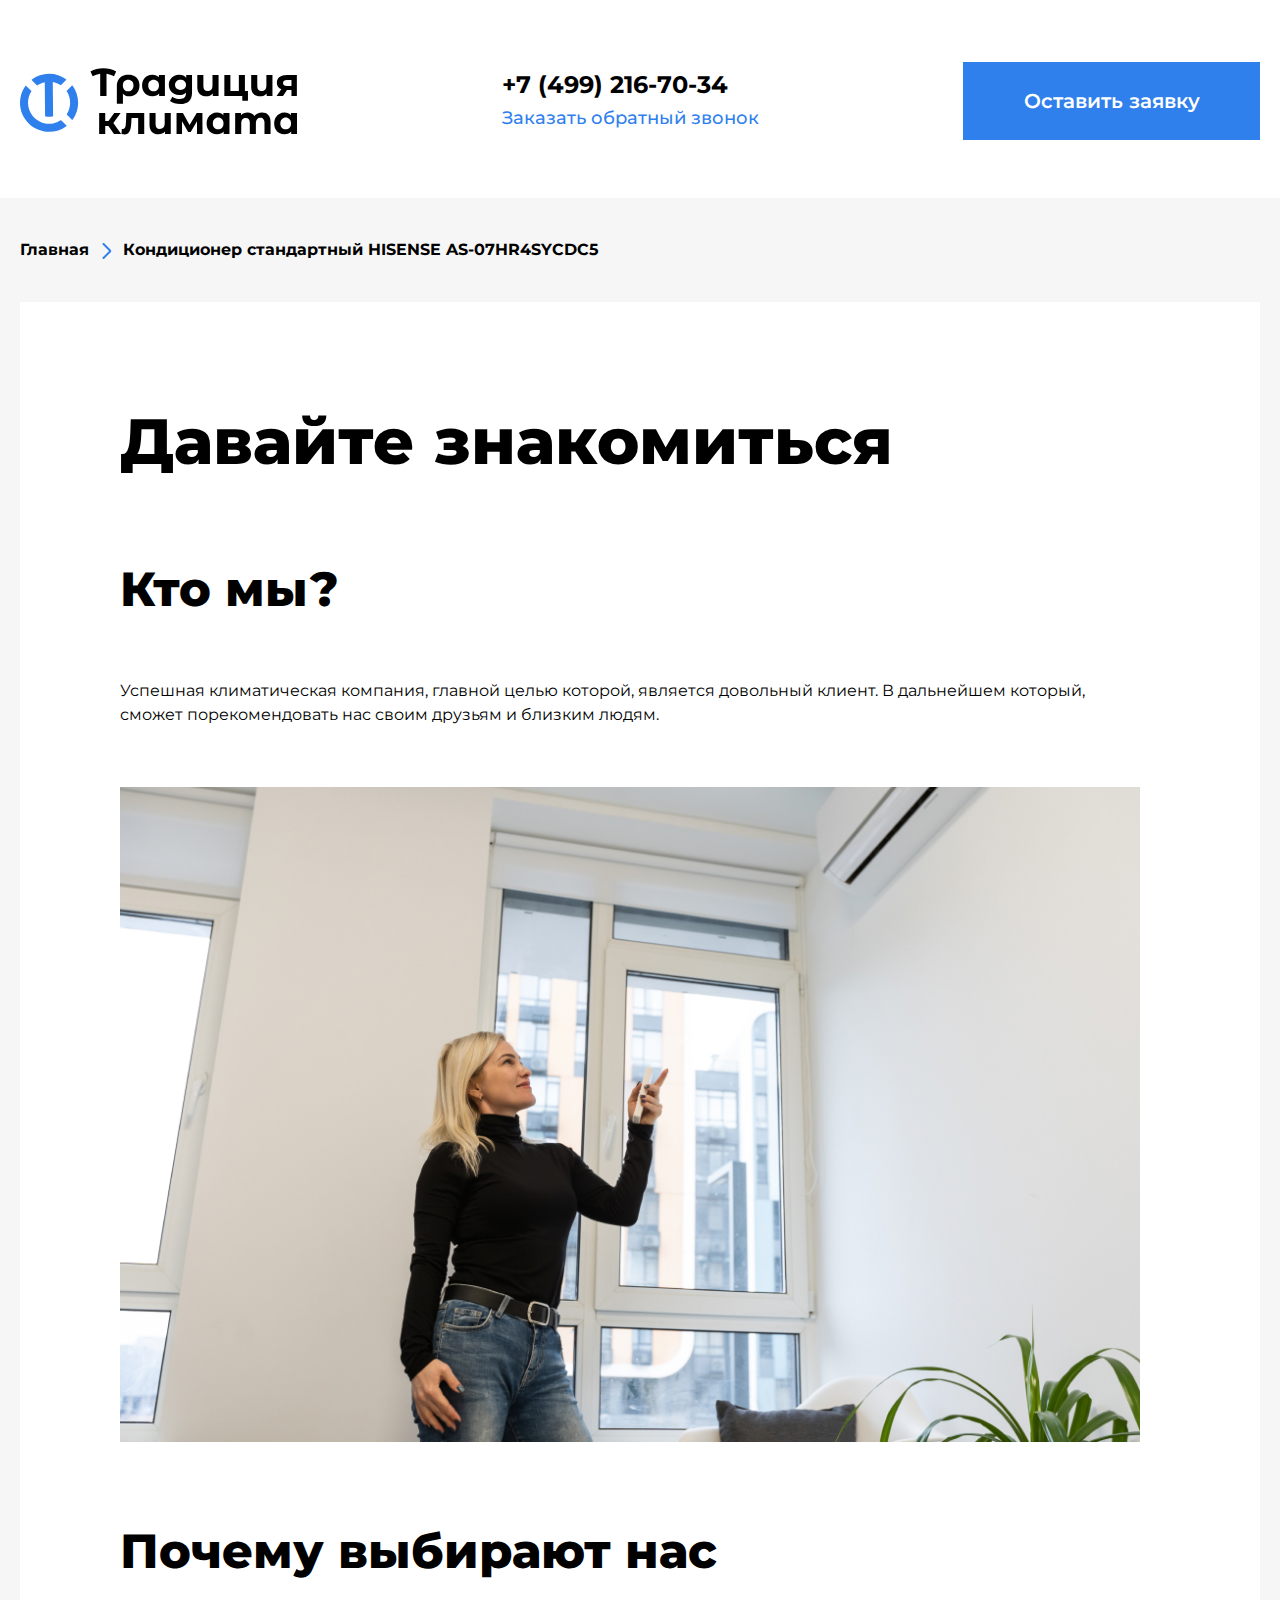
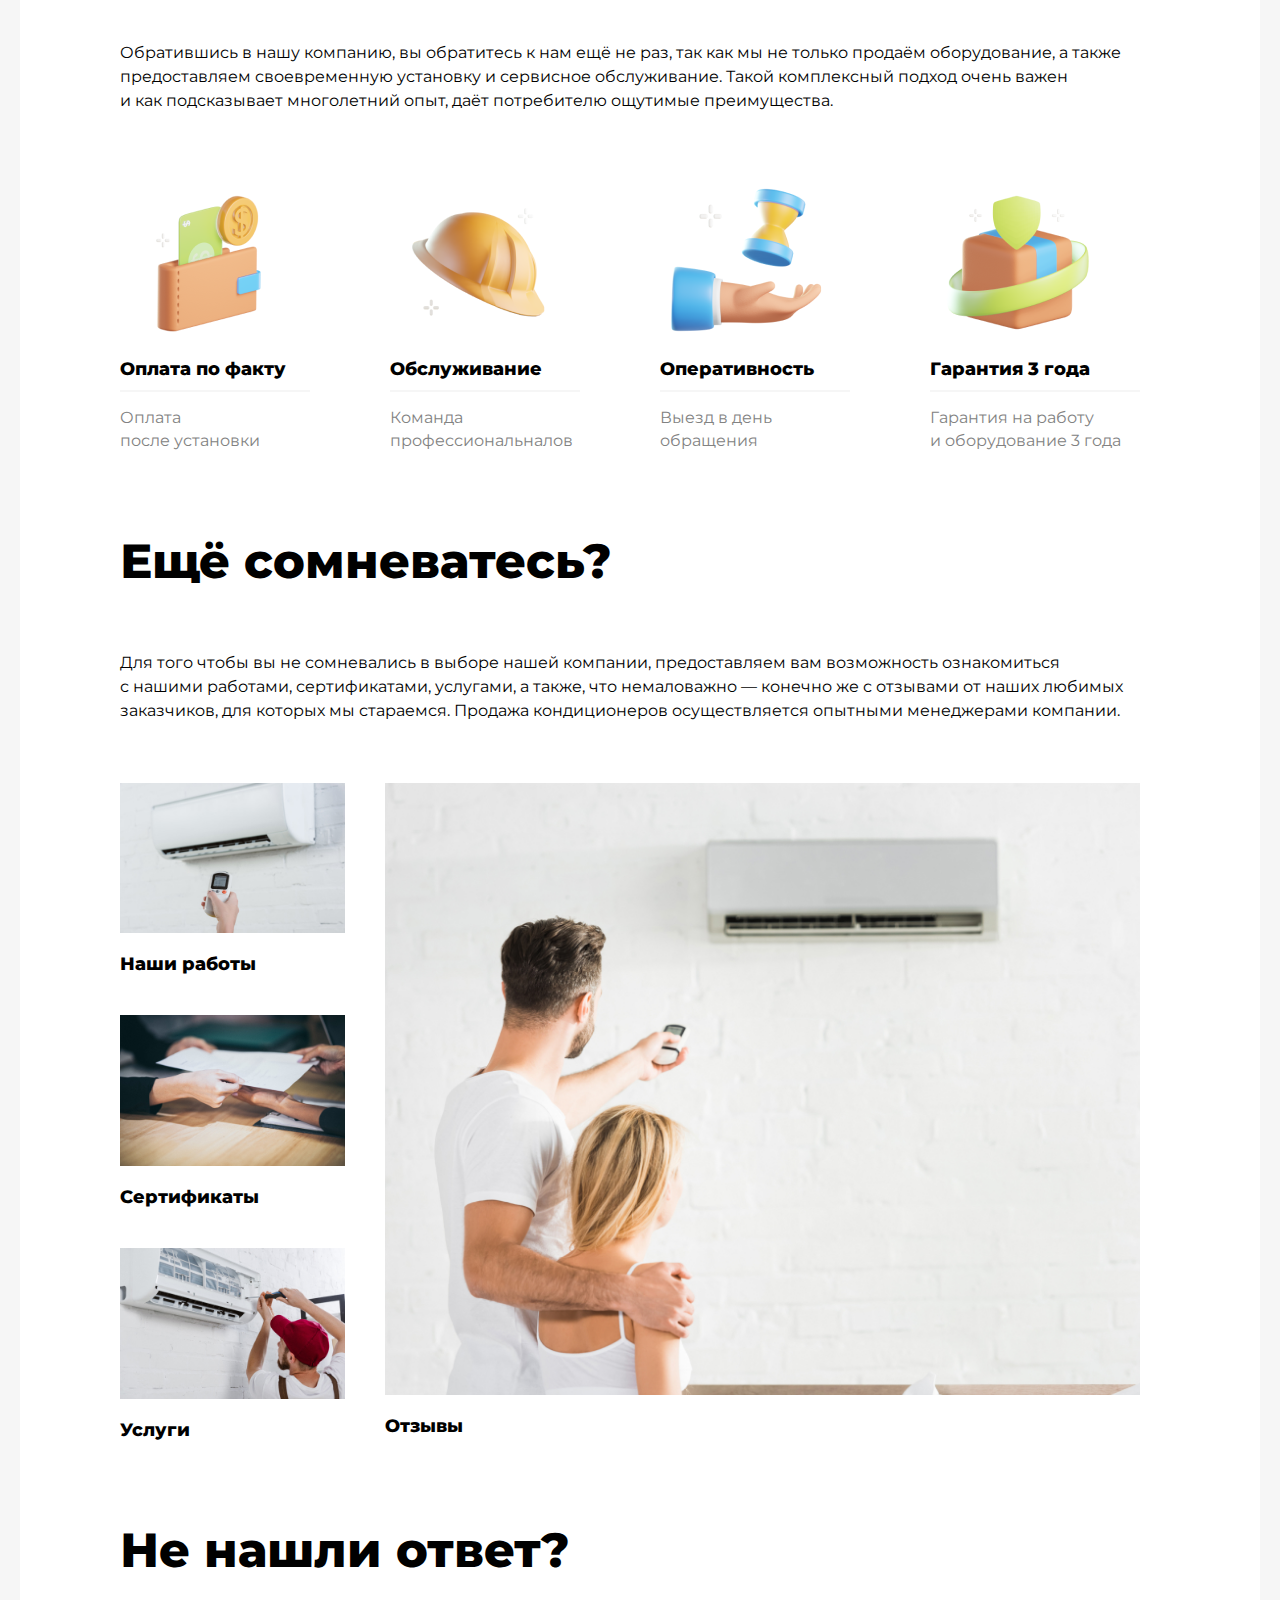
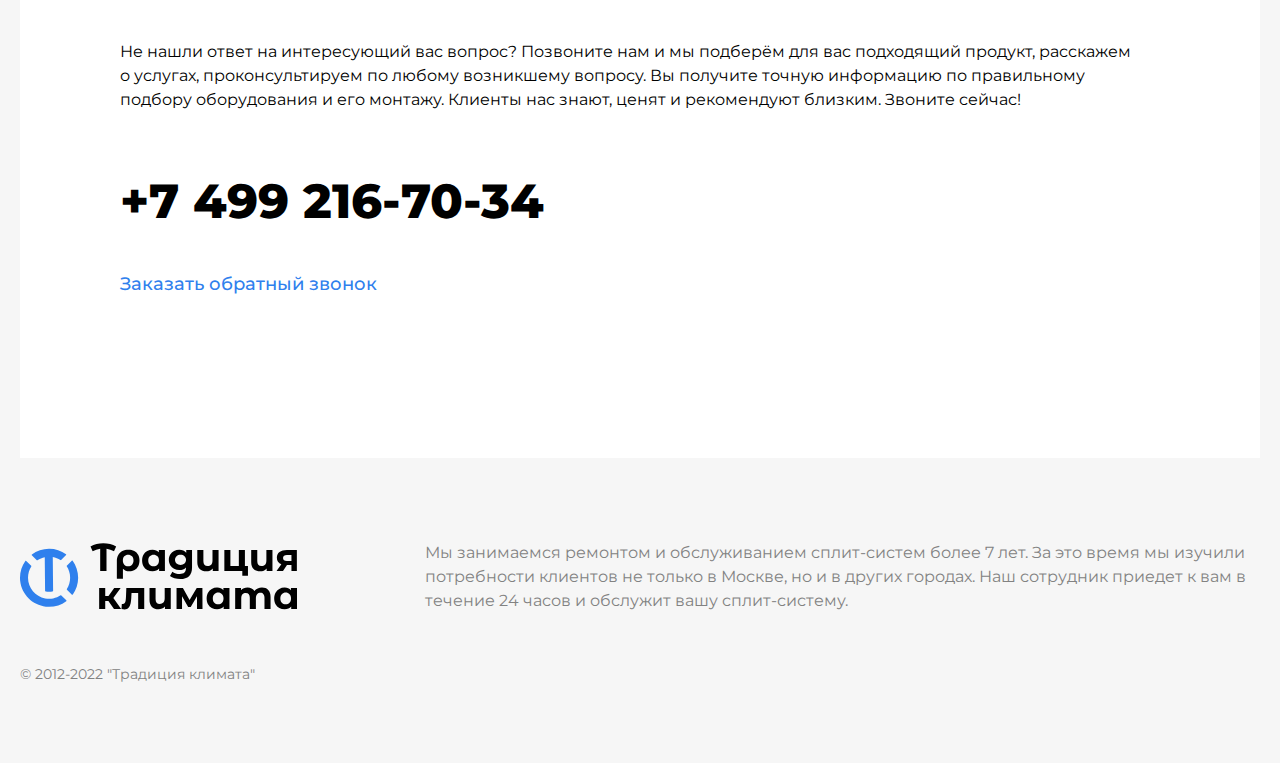
==== about-company.html @ 8040c6c7 "сделала страницу о компании, добавила ховер на ссылку обратного звонка на всех страницах (класс к эл" ====
<!DOCTYPE html>
<html lang="en">
<head>
  <meta charset="utf-8">
  <meta http-equiv="X-UA-Compatible" content="IE=edge">
  <meta name="viewport" content="width=device-width, initial-scale=1.0">
  <meta name="format-detection" content="telephone=yes">
  <link rel="stylesheet" type="text/css" href="css/bootstrap/bootstrap.min.css"/>
  <link rel="stylesheet" type="text/css" href="css/swiper/swiper-bundle.min.css"/>
  <link rel="stylesheet" href="css/style.css">
  <link rel="stylesheet" href="css/header.css">
  <link rel="stylesheet" href="css/main-nav.css">
  <link rel="stylesheet" href="css/promo.css">
  <link rel="stylesheet" href="css/catalog.css">
  <link rel="stylesheet" href="css/card.css">
  <link rel="stylesheet" href="css/services.css">
  <link rel="stylesheet" href="css/about-us.css">
  <link rel="stylesheet" href="css/about-company.css">
  <link rel="stylesheet" href="css/reviews.css">
  <link rel="stylesheet" href="css/gallery.css">
  <link rel="stylesheet" href="css/partners.css">
  <link rel="stylesheet" href="css/faq.css">
  <link rel="stylesheet" href="css/contacts.css">
  <link rel="stylesheet" href="css/page-footer.css">
  <link rel="stylesheet" href="css/swiper-nav.css">
  <link rel="stylesheet" href="css/modal.css">
  <link rel="stylesheet" href="css/checkbox.css">
  <link rel="stylesheet" href="css/intro-product.css">
  <link rel="stylesheet" href="css/montage-block.css">
  <link rel="stylesheet" href="css/page-breadcrumbs.css">
  <link rel="stylesheet" href="css/about-body.css">
  <script type="text/javascript" src="/js/bootstrap/bootstrap.bundle.min.js"></script>
  <script type="text/javascript" src="/js/swiper/swiper-bundle.min.js"></script>
  <script type="text/javascript" src="/js/jquery-3.6.0.min.js"></script>

  <link rel="preconnect" href="https://fonts.googleapis.com">
  <link rel="preconnect" href="https://fonts.gstatic.com" crossorigin>
  <link href="https://fonts.googleapis.com/css2?family=Montserrat:wght@400;700&display=swap" rel="stylesheet">
  <title>Интернет-магазин "Традиция климата"</title>
</head>
<body>

<header class="header">
  <div class="h-container header__container">
    <div class="header__content">
      <a class="header__logo-link" href="index.html">
        <img class="header__logo main-logo" src="img/main-logo.svg" alt="Интернет-магазин 'Традиция климата'"
             width="277"
             height="78">
      </a>


      <div class="header__contacts">
        <a class="header__tel" href="tel:+74992167034">+7 (499) 216-70-34</a>
        <button class="header__btn-call blue-color button link-hover" data-bs-toggle="modal" data-bs-target="#contactModal">
          Заказать
          обратный звонок
        </button>
      </div>


      <button class="button blue-bg header__form-button trigger-form-btn" data-bs-toggle="modal"
              data-bs-target="#contactModal">Оставить
        заявку
      </button>
      <button class="button header__menu-trigger"></button>
    </div>
  </div>
</header>

<main class="about-company-page">
  <section class="page-breadcrumbs">
    <div class="h-container">
      <ul class="page-breadcrumbs__list list">
        <li class="page-breadcrumbs__item">
          <a href="" class="page-breadcrumbs__link">Главная</a>
        </li>
        <li class="page-breadcrumbs__item">
          <span class="page-breadcrumbs__link page-breadcrumbs__link_current">Кондиционер стандартный HISENSE AS-07HR4SYCDC5</span>
        </li>
      </ul>
    </div>
  </section>

  <div class="about-body-wrapper">
    <div class="h-container">
      <div class="about-body">

        <h1 class="about-body__main-title">Давайте знакомиться</h1>

        <section class="about-body__section">
          <h2 class="about-body__subtitle">Кто мы?</h2>
          <p class="about-body__text">Успешная климатическая компания, главной целью которой, является довольный клиент. В дальнейшем который, сможет порекомендовать нас своим друзьям и близким людям.</p>
          <img class="about-body__pic" src="/img/about-page/room.jpg" alt="" width="1040" height="668">
        </section>

        <section class="about-body__section">
          <h2 class="about-body__subtitle">Почему выбирают нас</h2>
          <p class="about-body__text">Обратившись в нашу компанию, вы обратитесь к нам ещё не раз, так как мы не только продаём оборудование, а также предоставляем своевременную установку и сервисное обслуживание. Такой комплексный подход очень важен и как подсказывает многолетний опыт, даёт потребителю ощутимые преимущества.</p>

          <ul class="about-body__features list">
            <li>
              <img src="/img/about-page/f1.png" alt="" width="176" height="175">
              <div class="about-body__features__group">
                <span class="about-body__features-bold-text">Оплата по факту</span>
                <span class="about-body__features-thin-text">Оплата после установки</span>
              </div>
            </li>

            <li>
              <img src="/img/about-page/f2.png" alt="" width="176" height="175">
              <div class="about-body__features__group">
                <span class="about-body__features-bold-text">Обслуживание</span>
                <span class="about-body__features-thin-text">Команда профессиональналов</span>
              </div>

            </li>

            <li>
              <img src="/img/about-page/f3.png" alt="" width="176" height="175">
              <div class="about-body__features__group">
                <span class="about-body__features-bold-text">Оперативность</span>
                <span class="about-body__features-thin-text">Выезд в день обращения</span>
              </div>

            </li>

            <li>
              <img src="/img/about-page/f4.png" alt="" width="176" height="175">
              <div class="about-body__features__group">
                <span class="about-body__features-bold-text">Гарантия 3 года</span>
                <span class="about-body__features-thin-text">Гарантия на работу и оборудование 3 года</span>
              </div>

            </li>
          </ul>
        </section>

        <section class="about-body__section">
          <h2 class="about-body__subtitle">Ещё сомневатесь?</h2>
          <p class="about-body__text">Для того чтобы вы не сомневались в выборе нашей компании, предоставляем вам возможность ознакомиться с нашими работами, сертификатами, услугами, а также, что немаловажно — конечно же с отзывами от наших любимых заказчиков, для которых мы стараемся. Продажа кондиционеров осуществляется опытными менеджерами компании.</p>

          <div class="about-body__grid">
            <div class="about-body__left">
              <div class="about-body__col-group">
                <img src="/img/about-page/pic1.jpg" alt="" width="230" height="154">
                <a class="link-hover" href="">Наши работы</a>
              </div>

              <div class="about-body__col-group">
                <img src="/img/about-page/pic2.jpg" alt="" width="230" height="154">
                <a class="link-hover" href="">Сертификаты</a>
              </div>

              <div class="about-body__col-group">
                <img src="/img/about-page/pic3.jpg" alt="" width="230" height="154">
                <a class="link-hover" href="">Услуги</a>
              </div>
            </div>
            <div class="about-body__right">
              <div class="about-body__col-group about-body__col-group_mod">
                <img src="/img/about-page/pic4.jpg" alt="" width="770" height="625">
                <a class="link-hover" href="">Отзывы</a>
              </div>
            </div>
          </div>

        </section>

        <section class="about-body__section about-body__section_last">
          <h2 class="about-body__subtitle">Не нашли ответ?</h2>
          <p class="about-body__text">Не нашли ответ на интересующий вас вопрос? Позвоните нам и мы подберём для вас подходящий продукт, расскажем о услугах, проконсультируем по любому возникшему вопросу. Вы получите точную информацию по правильному подбору оборудования и его монтажу. Клиенты нас знают, ценят и рекомендуют близким. Звоните сейчас!</p>

          <a href="tel:+74992167034" class="about-body__phone">+7 499 216-70-34</a>

          <button class="about-body__btn-call blue-color button link-hover" data-bs-toggle="modal" data-bs-target="#contactModal">
            Заказать обратный звонок
          </button>
        </section>
      </div>
    </div>
  </div>


</main>
<footer class="page-footer">
  <div class="h-container">
    <div class="page-footer__group">
      <img class="main-logo page-footer__logo" src="img/main-logo.svg" alt="" width="277" height="78">
      <p class="page-footer__text">
        Мы занимаемся ремонтом и обслуживанием сплит-систем более 7 лет. За это время мы изучили потребности клиентов не
        только в Москве, но и в других городах. Наш сотрудник приедет к вам в течение 24 часов и обслужит вашу
        сплит-систему.
      </p>
    </div>

    <p class="page-footer__copyright">
      © 2012-2022 "Традиция климата"
    </p>


  </div>
</footer>


<div data-modal="" class="modal fade modal-contact"
     id="contactModal"
     tabindex="-1"
     aria-labelledby="contactModalLabel"
     aria-hidden="true">
  <div class="modal-dialog">
    <div class="modal-content modal-contact__content">
      <div class="modal-header modal-contact__header">
        <button type="button" class="btn-close close modal-contact__close" data-bs-dismiss="modal"
                aria-label="Закрыть"></button>
      </div>
      <div class="modal-body modal-contact__body">
        <h2 class="modal-contact__title">Оставить заявку</h2>
        <form class="modal__form form-action" action="">
          <input class="form-action__input" type="text" placeholder="Введите имя">
          <input class="form-action__input" type="tel" name="tel" placeholder="+7 (ХХХ) ХХХ-ХХ-ХХ">
          <input class="form-action__input" type="email" placeholder="Email">

          <div class="form-action__group">
            <label class="form-action__label" for="agreement">
              <input type="checkbox" class="form-action__agreement" id="agreement">
              Согласен на обработку
              <a class="form-action__link" href="">персональных данных</a>

            </label>
          </div>

          <button type="submit" class="form-action__button button">Отправить</button>
        </form>
      </div>
    </div>
  </div>
</div>

</body>
</html>
---- css/style.css ----
* {
  box-sizing: border-box;
}

html {
  height: 100%;
}

body {
  min-height: 100%;
  display: grid;
  grid-template-rows: auto 1fr auto;
  margin: 0 auto;
  padding: 0;
  font-family: "Montserrat", sans-serif;
  font-size: 16px;
  line-height: 24px;
  font-weight: normal;
  color: #000000;
  overflow-x: hidden;
}

body.modal-open {
  height: 100vh;
  overflow-y: hidden;
}

img {
  max-width: 100%;
  object-fit: contain;
}

a {
  text-decoration: none !important;
  transition: all 0.5s ease-out 0s;
}

.title {
  margin: 0;
  margin-bottom: 60px;
  font-style: normal;
  font-weight: 800;
  font-size: 48px;
  line-height: 59px;

  /* identical to box height */

  /* Text/Black */
  color: #000000;

}

/* Класс для скрытия элементов */
.visually-hidden {
  position: absolute;
  width: 1px;
  height: 1px;
  margin: -1px;
  border: 0;
  padding: 0;
  white-space: nowrap;
  clip-path: inset(100%);
  clip: rect(0 0 0 0);
  overflow: hidden;
}

.button {
  outline: none;
  border: none;
  padding: 0;
  cursor: pointer;
  background: none;
  transition: all 0.5s ease-out 0s;
}

.list {
  padding: 0;
  list-style: none;
  margin-bottom: 0;
}

.h-container {
  max-width: 1280px;
  width: 100%;
  padding-right: 20px;
  padding-left: 20px;
  margin: 0 auto;
}

.blue-bg {
  background: #2F80ED;
}

.blue-color {
  color: #2F80ED;
}

.light-grey-bg {
  background: #f6f6f6;
}

.light-grey-color {
  color: #f6f6f6;
}

.dark-grey-bg {
  background: #828282;
}

.dark-grey-color {
  color: #828282;
}

.main {
  display: flex;
  flex-direction: column;
}

.link-hover {
  position: relative;
}

.link-hover:hover {
  color: #2F80ED;
}

.link-hover:hover:before {
  -webkit-transform: scaleX(1);
  -ms-transform: scaleX(1);
  transform: scaleX(1);
  -webkit-transform-origin: left;
  -ms-transform-origin: left;
  transform-origin: left;
  -webkit-transition: -webkit-transform 0.25s;
  transition: -webkit-transform 0.25s;
  -o-transition: transform 0.25s;
  transition: transform 0.25s;
  transition: transform 0.25s, -webkit-transform 0.25s;
}

.link-hover:before {
  content: '';
  width: 100%;
  height: 2px;
  background-color: #2F80ED;
  position: absolute;
  left: 0;
  bottom: -5px;
  -webkit-transform: scaleX(0);
  -ms-transform: scaleX(0);
  transform: scaleX(0);
  -webkit-transform-origin: right;
  -ms-transform-origin: right;
  transform-origin: right;
  -webkit-transition: -webkit-transform 0.25s;
  transition: -webkit-transform 0.25s;
  -o-transition: transform 0.25s;
  transition: transform 0.25s;
  transition: transform 0.25s, -webkit-transform 0.25s;
}

@media (max-width: 1279px) {
  .h-container {
    max-width: 1200px;
    width: 100%;
    margin: 0 auto;
    padding-right: 20px;
    padding-left: 20px;
  }
}

@media (max-width: 810px) {
  .h-container {
    max-width: 100%;
    padding-left: 30px;
    padding-right: 30px;
  }

  .title {
    font-size: 20px !important;
    line-height: 24px !important;
  }
}
---- css/header.css ----
.header {
  padding: 62px 0 40px 0;
  margin-bottom: 18px;
}

.header__logo-link {
  display: block;
  text-decoration: none;
}

.header__logo-link:hover {
  opacity: 0.6;
}

.header__content {
  display: flex;
  align-items: center;
  justify-content: space-between;
}

.header__contacts {
  display: flex;
  flex-direction: column;
}

.header__tel {
  margin-bottom: 6px;
  font-style: normal;
  font-weight: bold;
  font-size: 24px;
  line-height: 29px;

  /* Text/Black */
  color: #000000;
}

.header__btn-call {
  font-style: normal;
  font-weight: 500;
  font-size: 18px;
  line-height: 150%;
  background: transparent;
}

.header__btn-call:hover {
  opacity: 0.6;
}


.trigger-form-btn {
  display: flex;
  justify-content: center;
  align-items: center;
  width: 297px;
  min-height: 78px;
  font-style: normal;
  font-weight: 600;
  font-size: 20px;
  line-height: 24px;

  /* Text/White */
  color: #FFFFFF;
}

.header__menu-trigger {
  display: none;
}

.trigger-form-btn:hover {
  background: #2976DD;
}

@media (max-width: 810px) {
  .header {
    padding: 20px 0 20px 0;
    margin-bottom: 40px;
    position: fixed;
    background: #fff;
    width: 100%;
    z-index: 100;
    top: 0;
  }

  .header__contacts {
    display: none;
  }

  .header__form-button {
    display: none;
  }

  .header__menu-trigger {
    display: block;
    position: relative;
    width: 32px;
    height: 36px;
  }

  .header__menu-trigger::before {
    position: absolute;
    content: "";
    background-image: url("../img/icons/burger.svg");
    width: 32px;
    height: 36px;
    top: 0;
    right: 0;
  }

  .header__logo {
    max-width: 170px;
    height: 46px;
  }
}
---- css/main-nav.css ----
.main-nav {
  position: sticky;
  top: 0;
  margin-bottom: 120px;
  z-index: 10;
  background: #fff;
}

.main-nav__list {
  display: flex;
  justify-content: space-between;
  padding: 18px 0;
}

.main-nav__link_active {
  align-self: center;
}

.main-nav__item {
  display: flex;
}

.main-nav__link {
  position: relative;
  align-self: flex-end;
  font-style: normal;
  font-weight: 600;
  font-size: 20px;
  line-height: 24px;
  transition: all 0.3s ease;
  /* Text/Black */
  color: #000000;
  /*transition: all 0.1s ease-out;*/
}

.main-nav__link_active {
  font-style: normal;
  /*font-weight: bold;*/
  /*font-size: 36px;
  line-height: 44px;*/
  color: #2F80ED;
 /* transition: all 0.1s ease-out;*/
}

.main-nav__link:hover:before {
  -webkit-transform: scaleX(1);
  -ms-transform: scaleX(1);
  transform: scaleX(1);
  -webkit-transform-origin: left;
  -ms-transform-origin: left;
  transform-origin: left;
  -webkit-transition: -webkit-transform 0.25s;
  transition: -webkit-transform 0.25s;
  -o-transition: transform 0.25s;
  transition: transform 0.25s;
  transition: transform 0.25s, -webkit-transform 0.25s;
}

.main-nav__link:before {
  content: '';
  width: 100%;
  height: 4px;
  background-color: #2F80ED;
  position: absolute;
  left: 0;
  bottom: -5px;
  -webkit-transform: scaleX(0);
  -ms-transform: scaleX(0);
  transform: scaleX(0);
  -webkit-transform-origin: right;
  -ms-transform-origin: right;
  transform-origin: right;
  -webkit-transition: -webkit-transform 0.25s;
  transition: -webkit-transform 0.25s;
  -o-transition: transform 0.25s;
  transition: transform 0.25s;
  transition: transform 0.25s, -webkit-transform 0.25s;
}

.main-nav__link_active:before {
  content: '';
  width: 100%;
  height: 4px;
  background-color: #2F80ED;
  position: absolute;
  left: 0;
  bottom: -5px;
  -webkit-transform: scaleX(0);
  -ms-transform: scaleX(0);
  transform: scaleX(0);
  -webkit-transform-origin: right;
  -ms-transform-origin: right;
  transform-origin: right;
  -webkit-transition: -webkit-transform 0.25s;
  transition: -webkit-transform 0.25s;
  -o-transition: transform 0.25s;
  transition: transform 0.25s;
  transition: transform 0.25s, -webkit-transform 0.25s;
}

.main-nav__link_active:hover:before {
  -webkit-transform: scaleX(1);
  -ms-transform: scaleX(1);
  transform: scaleX(1);
  -webkit-transform-origin: left;
  -ms-transform-origin: left;
  transform-origin: left;
  -webkit-transition: -webkit-transform 0.25s;
  transition: -webkit-transform 0.25s;
  -o-transition: transform 0.25s;
  transition: transform 0.25s;
  transition: transform 0.25s, -webkit-transform 0.25s;
}


.main-nav__close {
  display: none;
}

@media (max-width: 810px) {
  .main-nav {
    position: fixed;
    padding: 40px 0;
    width: 100%;
    z-index: 101;
    display: none;
    margin-bottom: 40px;
  }

  .main-nav__close {
    width: 32px;
    height: 32px;
    display: block;
    position: absolute;
    right: 30px;
    top: 25px;
  }

  .main-nav__close:before, .main-nav__close:after {
    position: absolute;
    left: 15px;
    content: ' ';
    height: 33px;
    width: 3px;
    background-color: #000000;
  }
  .main-nav__close:before {
    transform: rotate(45deg);
  }
  .main-nav__close:after {
    transform: rotate(-45deg);
  }

  .main-nav__list {
    flex-direction: column;
    padding: 0;
  }

  .main-nav__item_active {
    margin-bottom: 40px;
    align-self: flex-start;
    font-weight: 700;
    font-size: 36px;
    line-height: 44px;
  }

  .main-nav__item_active a {
    font-style: normal;
    font-weight: bold;
    font-size: 26px;
    line-height: 30px;
    color: #2F80ED;
  }

  .main-nav__item {
    font-style: normal;
    font-weight: 600;
    font-size: 20px;
    line-height: 24px;
    margin-bottom: 40px;
  }

  .main-nav__item:last-child {
    margin-bottom: 0;
  }
}
---- css/promo.css ----
.promo__content {
  padding-top: 108px;
  margin-bottom: 60px;
  background: no-repeat url(../img/car.png);
  min-height: 650px;
  background-position: 6px -102px;
}

.promo__text {
  max-width: 816px;
  font-style: normal;
  font-weight: 800;
  font-size: 64px;
  line-height: 78px;

  color: #000000;
}

.promo__text span {
  color: #EB5757;
}

@media (max-width: 1279px) {
  .promo__content {
    padding-top: 0;
    min-height: 650px;
    background-position: 6px -12px;
  }
}

@media (max-width: 810px) {
  .promo {
    padding-top: 70px;
  }
  .promo__content  {
    padding-top: 20px;
    margin-bottom: 30px;
    background: no-repeat -50px/130% url("../img/car.png");
    min-height: 285px;
    background-position-x: -93px;
    background-position-y: 41px;
  }

  .promo__text {
    font-weight: 800;
    font-size: 36px;
    line-height: 44px;
  }

  .promo__text span {
    color: #2F80ED;
  }
}
---- css/catalog.css ----
.catalog {
  margin-bottom: 130px;
}

.catalog__top {
  display: flex;
  justify-content: space-between;
  margin-bottom: 60px;
}

.catalog__title {
  align-self: center;
  margin: 0;
  font-style: normal;
  font-weight: 800;
  font-size: 48px;
  line-height: 59px;

  /* identical to box height */

  /* Text/Black */
  color: #000000;
}

.catalog__btn {
  background: transparent;
  align-self: flex-end;
  font-style: normal;
  font-weight: bold;
  font-size: 24px;
  line-height: 29px;
}

.catalog__filter-list {
  display: flex;
}

.catalog__filter-list_square {
  margin-top: 60px;
  margin-bottom: 65px;
}

.catalog__filter-title {
  margin-right: 60px;
  font-style: normal;
  font-weight: bold;
  font-size: 24px;
  line-height: 29px;

  /* Text/Black */
  color: #000000;
}

.catalog__filter-item {
  padding-bottom: 5px;
  margin-right: 60px;
  font-style: normal;
  font-weight: normal;
  font-size: 24px;
  line-height: 29px;

  /* Text/Black */
  color: #000000;
}

.catalog__filter-item:last-child {
  margin-right: 0;
}

.catalog__filter-button_active {
  font-style: normal;
  font-weight: bold;
  font-size: 24px;
  line-height: 29px;

  /* Text/Blue */
  color: #2F80ED;
  border-bottom: 4px solid #2F80ED;;
}

.catalog__filter-button {
  position: relative;
}

.catalog__filter-button:hover {
  color: #2F80ED;

}

.catalog__filter-button:not(.catalog__filter-button_active):hover:before {
  -webkit-transform: scaleX(1);
  -ms-transform: scaleX(1);
  transform: scaleX(1);
  -webkit-transform-origin: left;
  -ms-transform-origin: left;
  transform-origin: left;
  -webkit-transition: -webkit-transform 0.25s;
  transition: -webkit-transform 0.25s;
  -o-transition: transform 0.25s;
  transition: transform 0.25s;
  transition: transform 0.25s, -webkit-transform 0.25s;
}



.catalog__filter-button:not(.catalog__filter-button_active):before {
  content: '';
  width: 100%;
  height: 4px;
  background-color: #2F80ED;
  position: absolute;
  left: 0; bottom: -3px;
  -webkit-transform: scaleX(0);
  -ms-transform: scaleX(0);
  transform: scaleX(0);
  -webkit-transform-origin: right;
  -ms-transform-origin: right;
  transform-origin: right;
  -webkit-transition: -webkit-transform 0.25s;
  transition: -webkit-transform 0.25s;
  -o-transition: transform 0.25s;
  transition: transform 0.25s;
  transition: transform 0.25s, -webkit-transform 0.25s;
}

.catalog__cards {
  margin: 0 -20px;
  display: flex;
  flex-wrap: wrap;
}

.catalog__card {

  margin-right: 20px;
  margin-left: 20px;
  margin-bottom: 40px;
  border: 2px solid #f6f6f6;
}

@media (max-width: 810px) {
  .catalog {
    margin-bottom: 60px;
  }

  .catalog__top {
    flex-direction: column;
    justify-content: flex-start;
    align-items: flex-start;
    margin-bottom: 34px;
  }

  .catalog__title {
    margin-bottom: 10px;
    align-self: flex-start;
  }

  .catalog__btn {
    align-self: flex-start;
    font-size: 16px;
    line-height: 20px;
  }

  .catalog__filter-list {
    flex-direction: column;
  }

  .catalog__cards {
    flex-direction: column;
    align-items: center;
  }

  .catalog__card {
    margin-bottom: 30px;
  }

  .catalog__filter-title {
    margin-bottom: 20px;
    font-size: 16px;
    line-height: 20px;
  }

  .catalog__filter-item {
    margin-bottom: 25px;
    font-size: 18px;
    line-height: 150%;
    padding-bottom: 0;
  }

  .catalog__filter-item:last-child {
    margin-bottom: 0;
  }

  .catalog__filter-item_active {
    font-size: 18px;
    line-height: 22px;
    max-width: fit-content;
  }

  .catalog__filter-list_square {
    margin-top: 30px;
    margin-bottom: 30px;
  }
}
---- css/card.css ----
.card {
  position: relative;
  max-width: calc(50% - 40px);
  width: 100%;
  min-height: 434px;
  padding: 40px;
  border: 2px solid #F6F6F6 !important;
}

.card__title {
  margin: 0 0 5px 0;
  font-style: normal;
  font-weight: bold;
  font-size: 24px;
  line-height: 29px;

  /* Text/Blue */
  color: #2F80ED;
  text-align: left;
  z-index: 7;
}

.card__title::before {
  content: "";
  position: absolute;
  top: 0;
  left: 0;
  right: 0;
  bottom: 0;
  z-index: 1;
}

.card__subtitle {
  margin: 0 0 30px 0;
  font-style: normal;
  font-weight: normal;
  font-size: 16px;
  line-height: 140%;

  /* or 22px */

  /* Text/Grey */
  color: #828282;
}

.card__content {
  display: flex;
  justify-content: space-between;
}

.card__group {
  display: flex;
  flex-direction: column;
}

.card__img {
  margin-bottom: 30px;
  padding-right: 10px;
  max-width: 255px;
  width: 100%;
  height: 211px;
}

.card__all-chars-text {
  display: flex;
  align-items: center;
  font-style: normal;
  font-weight: bold;
  font-size: 16px;
  line-height: 20px;
}

.card__all-chars-text svg {
  margin-right: 12px;
}

.card__chars {
  display: flex;
  flex-direction: column;
  margin-bottom: 40px;
}

.card__chars-item {
  position: relative;
  padding-left: 34px;
  margin-bottom: 19px;
  font-style: normal;
  font-weight: bold;
  font-size: 16px;
  line-height: 20px;
  /* Text/Black */
  color: #000000;
}

.card__chars-item::before {
  position: absolute;
  content: "";
  width: 15px;
  height: 10px;
  background: url("../img/icons/galka.svg") no-repeat;
  left: 0;
  top: 5px;
}

.card__chars-item:last-child {
  margin-bottom: 0;
}

.card__btn {
  display: flex;
  justify-content: center;
  align-items: center;
  width: 250px;
  min-height: 67px;
  font-style: normal;
  font-weight: 500;
  font-size: 18px;
  line-height: 150%;
  /* Text/White */
  color: #FFFFFF;
  transition: transform 0.25s;
  z-index: 9;
}

.card__btn:hover {
  background: #2976DD;
  transition: transform 0.25s;
}

.card__price {
  display: flex;
  align-items: flex-end;
  margin-bottom: 30px;
}

.card-price__old {
  margin-right: 20px;
  font-style: normal;
  font-weight: bold;
  font-size: 20px;
  line-height: 24px;
  text-decoration: line-through;
  text-decoration-color: #EB5757;

  /* Text/Black */
  color: #000000;
}

.card-price__current {
  font-style: normal;
  font-weight: bold;
  font-size: 24px;
  line-height: 29px;

  /* Text/Black */
  color: #000000;
}

@media (max-width: 1279px) {
  .card {
    padding: 20px;
  }
}

@media (max-width: 810px) {
  .card {
    width: 100%;
    max-width: calc(100% - 40px);
    padding: 20px;
  }

  .card__btn {
    margin: 0 auto;
    width: 100%;
  }

  .card__content {
    flex-direction: column;
    justify-content: flex-start;
  }

  .card__all-chars-text {
    margin-bottom: 32px;
  }
}
---- css/services.css ----
.services {
  margin-bottom: 160px;
}

.services__content {
  display: flex;
  align-items: center;
}

.services__descr {
  padding-left: 60px;
  padding-right: 50px;
  display: flex;
  flex-direction: column;
}

.services__title {
  margin: 0 0 40px 0;
  font-style: normal;
  font-weight: 800;
  font-size: 48px;
  line-height: 59px;

  /* Text/Black */
  color: #000000;
}

.services__price {
  margin-bottom: 81px;
  font-style: normal;
  font-weight: bold;
  font-size: 24px;
  line-height: 29px;
}

.services__text {
  margin: 0 0 18px 0;
  font-style: normal;
  font-weight: normal;
  font-size: 16px;
  line-height: 150%;

  /* or 24px */

  /* Text/Black */
  color: #000000;
}

.services__more {
  margin-bottom: 109px;
  width: max-content;
  font-style: normal;
  font-weight: 500;
  font-size: 18px;
  line-height: 150%;
  background: transparent;
  text-align: left;

  /* identical to box height, or 27px */
}

.services__btn {
  width: 250px;
  height: 67px;
  border-radius: 3px;
  display: flex;
  justify-content: center;
  align-items: center;
  font-style: normal;
  font-weight: 500;
  font-size: 18px;
  line-height: 150%;

  /* identical to box height, or 27px */

  /* Text/White */
  color: #FFFFFF;
}

.services__btn:hover {
  background: #2976DD;
}


.services__slide {
  display: flex;
  align-items: center;
}


@media (max-width: 1024px) {
  .services__descr {
    padding-right: 0;
    padding-left: 30px;
  }

  .services__title {
    font-size: 37px;
    line-height: 45px;
  }
}



@media (max-width: 810px) {
  .services {
    margin-bottom: 100px;
  }
  .services__slide {
    flex-direction: column;
  }

  .services__descr {
    padding-left: 0;
    padding-right: 0;
  }

  .services__title {
    margin-top: 20px;
    margin-bottom: 20px;
    font-size: 24px;
    line-height: 29px;
  }

  .services__price {
    margin-bottom: 40px;
  }

  .services__more {
    margin-bottom: 60px;
  }

  .services__btn {
    width: 100%;
  }

}
---- css/about-us.css ----
.about-us {
  margin-bottom: 44px;
}

.about-us__title {
  margin: 0 0 60px 0;
  font-style: normal;
  font-weight: 800;
  font-size: 48px;
  line-height: 59px;

  /* identical to box height */

  /* Text/Black */
  color: #000000;
}

.about-us__list {
  display: flex;
  flex-wrap: wrap;
  margin: 0 -20px;
}

.about-us__item {
  position: relative;
  padding-left: 122px;
  max-width: 400px;
  margin-left: 20px;
  margin-bottom: 116px;
  font-style: normal;
  font-weight: 500;
  font-size: 18px;
  line-height: 150%;

  /* or 27px */

  /* Text/Black */
  color: #000000;
}

.about-us__item::before {
  position: absolute;
  content: "";
  left: 0;
  top: -31px;
  width: 112px;
  height: 112px;
  background-repeat: no-repeat;
}

.about-us__item_1::before {
  background-image: url("../img/icons/inspection.png");
}

.about-us__item_2::before {
  background-image: url("../img/icons/checklist.png");
}

.about-us__item_3::before {
  background-image: url("../img/icons/design.png");
}

.about-us__item_4::before {
  background-image: url("../img/icons/gear.png");
}


.about-us__item_5::before {
  background-image: url("../img/icons/income.png");
}

.about-us__item_mod {
  display: flex;
  align-items: center;
  padding-left: 30px;
}

.about-us__item_mod a {
  display: flex;
  align-items: center;
  font-style: normal;
  font-weight: bold;
  font-size: 24px;
  line-height: 29px;

  /* Text/Black */
  color: #000000;
}

.about-us__item_mod svg {
  min-width: 54px;
  margin-right: 28px;
  cursor: pointer;
  transition: transform 1s ease-in-out;
}

.about-us__link svg {
  transition: transform 1s ease-in-out;
}

.about-us__link:hover {
  color: #2F80ED;
}


.about-us__link:hover svg {
  transform: scale(1.2);
}

@media (max-width: 810px) {
  .about-us__title {
    margin-bottom: 40px;
  }

  .about-us__item {
    margin-bottom: 40px;
  }

  .about-us__item::before {
    top: -6px;
  }

  .about-us__item_mod {
    padding-left: 0;
    margin-top: 40px;
  }

  .about-us__item_mod a {
    font-weight: 600;
    font-size: 20px;
    line-height: 24px;
  }
}
---- css/about-company.css ----
.about-company {
  margin-bottom: 160px;
}

.about-company__content {
  display: flex;
}

.about-company__descr {
  display: flex;
  flex-direction: column;
  max-width: 50%;
  padding-top: 70px;
}

.about-company__logo {
  margin-bottom: 60px;
  width: 345px;
  height: 140px;
}

.about-company__text {
  margin-top: 0;
  margin-bottom: 60px;
}

.about-company__read-more {
  font-style: normal;
  font-weight: 500;
  font-size: 18px;
  line-height: 150%;
  background: transparent;
  text-align: left;
  width: max-content;
}

.about-company__visual-text {
  position: absolute;
  font-style: normal;
  font-weight: 600;
  font-size: 20px;
  line-height: 24px;

  /* Text/Black */
  color: #000000;
}


.about-company__visual {
  position: relative;
  width: 50%;
  min-height: 440px;
}

.about-company__visual-item {
  position: absolute;
}

.about-company__visual-item_orange {
  top: 0;
  left: 0;
  width: 342px;
  height: 301px;
}

.about-company__visual-item_green {
  right: 30px;
  top: 121px;
  width: 240px;
  height: 153px;
}

.about-company__visual-item_purple {
  width: 272px;
  height: 131px;
  top: 280px;
  left: 295px;
}

.about-company__visual-item_yellow {
  width: 232px;
  height: 101px;
  bottom: 0;
  left: 30px;
}

.about-company__visual-color {
  position: absolute;
  border-radius: 50%;
}

.about-company__visual-color_orange {
  width: 301px;
  height: 301px;
  top: 0;
  left: 0;
  background: #EB5757;
}

.about-company__visual-text_orange {
  top: 159px;
  left: 105px;
}

.about-company__visual-color_green {
  width: 153px;
  height: 153px;
  background: #6FCF97;
  left: 50px;
  top: 0;
}

.about-company__visual-text_green {
  top: 50px;
  left: 78px;
}

.about-company__visual-color_purple {
  width: 131px;
  height: 131px;
  /* Purple 2 */
  background: #BB6BD9;
}

.about-company__visual-text_purple {
  top: 40px;
  left: 54px;
}

.about-company__visual-color_yellow {
  width: 101px;
  height: 101px;
  /* Yellow */
  background: #F2C94C;
}

.about-company__visual-text_yellow {
  top: 27px;
  left: 35px;
}

.about-company__slider {
  display: none;
}

.about-company__nav {
  display: none;
}

@media (max-width: 1024px) {
  .about-company {
    margin-bottom: 100px;
  }

  .about-company__content {
    flex-direction: column;
  }

  .about-company__descr {
    max-width: 100%;
    padding-top: 0;
  }

  .about-company__logo {
    width: 156px;
    height: 66px;
    margin-bottom: 50px;
  }

  .about-company__text {
    margin-bottom: 10px;
  }

  .about-company__read-more {
    margin-bottom: 40px;
  }

  .about-company__slider {
    display: block;
    width: auto;
    overflow-x: hidden;
  }

  .about-company__nav {
    display: flex;
    margin: 60px auto 0 auto;
  }

  .about-company__slide-text {
    font-style: normal;
    font-weight: 600;
    font-size: 20px;
    line-height: 24px;

    /* Text/Black */
    color: #000000;
  }

  .about-company__visual {
    display: none;
  }

  .about-company__slide {
   width: 300px !important;
    height: 300px;
    border-radius: 50%;
    display: flex;
    align-items: center;
    justify-content: center;
  }

  .about-company__slide_orange {
    background: #EB5757;
  }

  .about-company__slide_green {
    background: #6FCF97;
  }

  .about-company__slide_purple {
    background: #BB6BD9;
  }

  .about-company__slide_yellow {
    background: #F2C94C;
  }

  .about-company__arrows {
    display: flex;
    justify-content: center;
  }

  .about-company__arrows #prev {
    margin-right: 30px;
  }

}
---- css/reviews.css ----
.reviews {
  margin-bottom: 140px;
}

.reviews__total {
  margin-bottom: 80px;
}

.reviews__rating {
  display: flex;
  align-items: center;
  margin-bottom: 80px;
}

.reviews__num {
  margin-right: 15px;
  font-style: normal;
  font-weight: 800;
  font-size: 52px;
  line-height: 63px;

  /* Text/Black */
  color: #000000;
}

.reviews__amount {
  font-style: normal;
  font-weight: 300;
  font-size: 14px;
  line-height: 17px;

  /* identical to box height */

  /* Gray 3 */
  color: #828282;


}

.stars-list {
  display: flex;
  margin: 0;
  margin-right: 20px;
}

.reviews__rating-text {
  margin: 0;
  max-width: 400px;
  font-style: normal;
  font-weight: normal;
  font-size: 24px;
  line-height: 29px;

  color: #000000;
}

.reviews__rating-text a {
  font-style: normal;
  font-weight: bold;
  font-size: 24px;
  line-height: 29px;

  color: #000000;
}


.reviews__features {
  margin: 0;
  font-style: normal;
  font-weight: 500;
  font-size: 18px;
  line-height: 150%;

  /* or 27px */

  /* Text/Black */
  color: #000000;
}

.reviews__wrap {
  display: flex;
  flex-wrap: wrap;
}


.reviews__cards {
  position: relative;
  margin: 0 -20px;
}

.reviews-card {
  max-width: calc(33.3% - 40px);
  padding: 40px;
  width: 100%;
  min-height: 247px;
  margin-right: 20px;
  margin-left: 20px;
  margin-bottom: 40px;
  border: 2px solid #f6f6f6;
}

.reviews__show-more {
  display: flex;
  align-items: center;
  max-width: 230px;
  font-style: normal;
  font-weight: bold;
  font-size: 24px;
  line-height: 29px;

  /* Text/Black */
  color: #000000;

  z-index: 10;
}

.reviews__show-more svg {
  margin-right: 28px;
  min-width: 54px;
}

.reviews-card__name {
  margin: 0 0 5px 0;
  font-style: normal;
  font-weight: 800;
  font-size: 18px;
  line-height: 22px;

  /* identical to box height */

  /* Text/Black */
  color: #000000;
}

.reviews-card__group {
  display: flex;
  align-items: center;
}

.reviews-card__date {
  font-style: normal;
  font-weight: 300;
  font-size: 14px;
  line-height: 17px;

  /* identical to box height */

  /* Gray 3 */
  color: #828282;
}

.reviews-card__content {
  margin-bottom: 0;
  font-style: normal;
  font-weight: normal;
  font-size: 16px;
  line-height: 150%;

  /* or 24px */

  /* Text/Black */
  color: #000000;
}

.reviews-card_show-more {
  border: 0;
  display: flex;
  align-items: center;
  justify-content: center;
  position: absolute;
  right: 0;
  bottom: -2px;
}

.reviews__show-more svg {
  transition: transform 1s ease-in-out;
}

.reviews__show-more:hover svg {
  transform: scale(1.2);
}


@media (max-width: 1024px) {
  .reviews {
    margin-bottom: 100px;
  }

  .reviews__wrap {
    flex-wrap: nowrap;
  }

  .reviews__title {
    margin-bottom: 40px;
  }
  .reviews__rating {
    flex-direction: column;
    align-items: flex-start;
    justify-content: flex-start;
    margin-bottom: 0;
  }

  .reviews__cards {
    width: auto;
    overflow-x: hidden;
    margin: 0;
  }

  .reviews-card {
    max-width: 100%;
    padding: 20px;
    margin-left: 0;
    margin-bottom: 0;
  }

  .reviews-card_show-more {
    display: none;
  }



  .reviews__group {
    display: flex;
    align-items: center;
    margin-bottom: 20px;
  }

  .reviews__rating-text {
    margin-bottom: 40px;
    font-weight: 400;
    font-size: 20px;
    line-height: 24px;
  }

  .reviews__features {
    font-weight: 400;
    font-size: 16px;
    line-height: 150%;
  }

  .reviews__total {
    margin-bottom: 40px;
  }

  .reviews-card__group {
    flex-direction: column;
    align-items: flex-start;
  }

  .stars-list {
    margin-bottom: 15px;
  }

  .reviews-card__date {
    margin-bottom: 20px;
  }

  .reviews__arrows {
    display: flex;
    justify-content: center;
  }

  .reviews__arrows #prev {
    margin-right: 30px;
  }
}
---- css/gallery.css ----
.gallery {
  margin-bottom: 180px;
}

.gallery__photos {
  display: flex;
  flex-wrap: wrap;
  margin: 0 -20px;
}

.gallery__img {
  margin: 0 20px;
  max-width: calc(33.3% - 40px);
  width: 100%;
  margin-bottom: 40px;
}

.gallery__link {
  display: flex;
  align-items: center;
  justify-content: center;
  height: fit-content;
  align-self: center;
  margin-left: 80px;
  max-width: 270px;
  font-style: normal;
  font-weight: bold;
  font-size: 24px;
  line-height: 29px;

  /* Text/Black */
  color: #000000;
}

.gallery__link svg {
  margin-right: 28px;
  min-width: 54px;
  transition: transform 1s ease-in-out;
}


.gallery__link:hover svg {
  transform: scale(1.2);
}


@media (max-width: 1024px) {
  .gallery {
    margin-bottom: 100px;
  }
  .gallery__img {
    margin: 0;
    max-width: 100%;
    /*height: auto !important;*/

  }

  .gallery__slider {
    width: auto;
    overflow-x: hidden;
  }

  .gallery__photos {
    margin:  0;
    flex-wrap: nowrap;
  }

  .gallery__link {
    display: none !important;
  }

  .gallery__title {
    margin-bottom: 40px;
  }

  .gallery__arrows {
    display: flex;
    justify-content: center;
    margin-top: 50px;
  }

  .gallery__arrows #prev {
    margin-right: 30px;
  }
}
---- css/partners.css ----
.partners {
  margin-bottom: 180px;
  position: relative;
}

.partners__title-wrap {
  position: relative;
}

.partners__text {
  max-width: 840px;
  margin-top: 0;
  margin-bottom: 40px;
  font-style: normal;
  font-weight: 500;
  font-size: 18px;
  line-height: 150%;

  /* or 27px */

  /* Text/Black */
  color: #000000;
}

.partners__slider {
  width: calc(100vw - (100vw - 1280px) / 2);
  overflow: hidden;
}

.swiper-nav_partners_partners {
  top: 17px;
  bottom: auto;
}

.partners__slide {
  /*margin: 0 20px;*/
}

.partner-card {
  display: flex;
  flex-direction: column;
  width: 400px;
  min-height: 400px;
  height: inherit !important;
  /*height: 100%;*/
  padding: 40px;
  border: 2px solid #F6F6F6;
  box-sizing: border-box;
  border-radius: 5px;

}

.partner-card__group {
  display: flex;
  align-items: center;
  margin-bottom: 20px;
}

.partner-card__logo {
  margin-right: 20px;
}

.partner-card__text {
  display: flex;
  flex-direction: column;
}

.partner-card__name {
  margin: 0 0 5px 0;
  font-style: normal;
  font-weight: 800;
  font-size: 18px;
  line-height: 22px;

  /* identical to box height */

  /* Text/Black */
  color: #000000;
}

.partner-card__year {
  font-style: normal;
  font-weight: normal;
  font-size: 16px;
  line-height: 150%;

  /* identical to box height, or 24px */

  /* Text/Grey */
  color: #828282;
}

.partner-card__descr {
  margin: 0 0 40px 0;
  font-style: normal;
  font-weight: normal;
  font-size: 16px;
  line-height: 150%;

  /* or 24px */

  /* Text/Grey */
  color: #828282;
}

.partner-card__pdf-group {
  display: flex;
  align-items: center;
  margin-top: auto;
}

.partner-card__pdf {
  margin-right: 15px;
}

.partner-card__pdf-text {
  font-style: normal;
  font-weight: bold;
  font-size: 16px;
  line-height: 20px;

  /* Text/Black */
  color: #000000;
}

@media (max-width: 1279px) {
  .partner-card__group {
    flex-direction: column;
    align-items: flex-start;
  }

  .partner-card {
    padding: 40px 20px;
  }
}

@media (max-width: 1024px) {
  .partners {
    margin-bottom: 100px;
  }
}

@media (max-width: 810px) {
  .partners__slider {
   /* width: calc(100vw - (100vw - 320px) / 2);*/
    width: auto;
    overflow: hidden;
  }

  .partner-card {
    width: 100%;
    height: auto !important;
  }

  .partner-card__logo {
    width: 100%;
    margin-right: 0;
    margin-bottom: 20px;
  }

  .partners__title {
    margin-bottom: 40px;
  }
}
---- css/faq.css ----
.faq__block {
  margin-bottom: 80px;
  max-width: 840px;
}

.faq__question {
  margin: 0 0 20px 0;
  font-style: normal;
  font-weight: bold;
  font-size: 24px;
  line-height: 29px;

  /* Text/Black */
  color: #000000;
}

.faq__answer {
  margin: 0;
  font-style: normal;
  font-weight: 500;
  font-size: 18px;
  line-height: 150%;

  /* or 27px */

  /* Text/Black */
  color: #000000;
}

@media (max-width: 810px) {
  .faq__block {
    margin-bottom: 40px;
    max-width: 100%;
  }

  .faq__question {
    position: relative;
    padding-left: 55px;
    font-weight: 700;
    font-size: 16px;
    line-height: 20px;
    cursor: pointer;
  }

  .faq__question::before {
    position: absolute;
    content: "";
    background-image: url("../img/icons/arrow-faq-down.svg");
    width: 34px;
    height: 34px;
    left: 0;
    top: 0;
  }

  .faq__question._active::before {
    background-image: url("../img/icons/arrow-faq-up.svg");
  }

  .faq__answer {
    font-weight: 400;
    font-size: 16px;
    line-height: 150%;
  }

  .faq__title {
    margin-bottom: 40px;
  }
}
---- css/contacts.css ----
.contacts {
  margin-bottom: 180px;
}

.contacts__cols {
  display: flex;
  justify-content: center;
}

.contacts__col {
  min-width: 50%;
}

.contacts__group {
  margin-bottom: 60px;
}

.contacts__subtitle {
  font-style: normal;
  font-weight: 500;
  font-size: 18px;
  line-height: 150%;

  /* identical to box height, or 27px */

  color: #000000;
}

.contacts__content {
  margin: 10px 0 0 0;
  font-style: normal;
  font-weight: bold;
  font-size: 24px;
  line-height: 29px;

  color: #000000;
}


.contact__social {
  display: flex;
  flex-wrap: wrap;
  margin: 0 -20px;
}

.social-list__item {
  display: flex;
  align-items: center;
  justify-content: center;
  max-width: calc(33.3% - 40px);
  padding: 40px;
  width: 100%;
  min-height: 128px;
  margin-right: 20px;
  margin-left: 20px;
  border: 2px solid #f6f6f6;
}

.social-list__link span {
  font-style: normal;
  font-weight: bold;
  font-size: 24px;
  line-height: 29px;

  color: #000000;
}

.social-list__link {
  display: flex;
  align-items: center;
  justify-content: center;
}

.social-list__link:hover {
  opacity: 0.6;
}

.social-list__link img {
  margin-right: 17px;
}

.contacts__map {
  margin-bottom: 60px;
  background: url("../img/map.jpg");
  background-repeat: no-repeat;
  object-fit: contain;
}


@media (max-width: 810px) {
  .contacts {
    margin-bottom: 100px;
  }
  .contacts__cols {
    flex-direction: column;
  }

  .social-list {
    flex-direction: column;
    margin: 0;
  }

  .social-list__item {
    max-width: 100%;
    margin-right: 0;
    margin-left: 0;
    margin-bottom: 40px;
  }

  .social-list__item:last-child {
    margin-bottom: 0;
  }

  .contacts__title {
    margin-bottom: 40px;
  }

  .contacts__subtitle {
    margin-bottom: 0;
    font-weight: 400;
    font-size: 16px;
    line-height: 150%;
  }
  .contacts__content {
    margin-top: 10px;
    font-weight: 800;
    font-size: 20px;
    line-height: 24px;
  }

  .contacts__group {
    margin-bottom: 40px;
  }

  .contacts__map {
    margin: 0 -30px 40px -30px;

  }
}
---- css/page-footer.css ----
.page-footer {
  background: #f6f6f6;
  padding: 80px 0;
}

.page-footer__group {
  display: flex;
  justify-content: space-between;
  align-items: center;
  margin-bottom: 50px;
}

.page-footer__text {
  margin: 0;
  max-width: 835px;
  font-family: 'Montserrat';
  font-style: normal;
  font-weight: normal;
  font-size: 16px;
  line-height: 150%;
  color: #828282;
}

.page-footer__copyright {
  margin: 0;
  font-family: 'Montserrat';
  font-style: normal;
  font-weight: normal;
  font-size: 14px;
  line-height: 17px;
  color: #828282;
}

.page-footer__logo-link:hover {
  opacity: 0.6;
}

@media (max-width: 1024px) {
  .page-footer__group {
    flex-direction: column;
  }

  .page-footer__logo {
    margin-bottom: 40px;
    order: 1;
  }

  .page-footer__copyright {
    order: 2;
    display: flex;
    justify-content: center;
  }

  .page-footer__text {
    order: 3;
  }
}
---- css/modal.css ----
.modal-content.modal-contact__content {
  width: 620px;
  background: #ffffff;
  box-shadow: 0 5px 8px 0 rgba(0, 0, 0, 0.2), 0 7px 20px 0 rgba(0, 0, 0, 0.17);
}

.modal-header.modal-contact__header {
  position: relative;
  text-align: center;
  padding: 0;
  border-bottom: 0;
}

.modal-contact__title {
  margin: 0 0 50px 0;
  font-style: normal;
  font-weight: 800;
  font-size: 36px;
  line-height: 44px;
  text-align: center;
  /* identical to box height */

  /* Text/Black */
  color: #000000;
}

.modal-contact_call .modal-contact__title {
  margin-bottom: 20px;
}

.modal-contact_call .modal-contact__text {
  margin-top: 0;
  margin-bottom: 50px;
  font-family: 'Montserrat';
  font-style: normal;
  font-weight: 400;
  font-size: 16px;
  line-height: 150%;

  /* or 24px */
  text-align: center;

  /* Text/Grey */
  color: #828282;
}

.modal-body.modal-contact__body {
  padding: 80px 110px;
}

.form-action {
  display: flex;
  flex-direction: column;
}

.form-action__input {
  padding: 30px;
  margin-bottom: 30px;
  width: 100%;
  height: 80px;
  background: #F6F6F6;
  border-radius: 5px;
  font-style: normal;
  font-weight: normal;
  font-size: 16px;
  line-height: 140%;
  border: none;
  outline: none;

  /* or 22px */

  /* Text/Grey */
  color: #828282;
}

.form-action__group {
  margin-top: 20px;
  margin-bottom: 45px;
  display: flex;
}

.form-action__button {
  display: flex;
  justify-content: center;
  align-items: center;
  width: 100%;
  height: 78px;
  background: #2F80ED;
  border-radius: 5px;
  font-style: normal;
  font-weight: 600;
  font-size: 20px;
  line-height: 24px;

  /* Text/White */
  color: #FFFFFF;


}

.modal-header .btn-close.close {
  padding: 0;
  margin: 0;
  cursor: pointer;
  position: absolute;
  width: 80px;
  height: 80px;
  right: -1px;
  top: -1px;
  background: #2F80ED;
  border-top-right-radius: 5px;
  border-bottom-right-radius: 0;
  border-bottom-left-radius: 0;
  border-top-left-radius: 0;
  opacity: 1;
  z-index: 10;
}


.modal-header  .btn-close.close::before {
  content: "";
  position: absolute;
  right: 38px;
  top: 28px;
  width: 3px;
  height: 22px;
  background: #ffffff;
  transform: rotate(45deg);

}

.modal-header  .btn-close.close::after {
  content: "";
  position: absolute;
  right: 38px;
  top: 28px;
  width: 3px;
  height: 22px;
  background: #ffffff;
  transform: rotate(-45deg);
}

@media (max-width: 810px) {
  .modal-body.modal-contact__body {
    padding: 60px 40px;
  }

  .modal-content.modal-contact__content {
    width: 100%;
  }

  .modal-contact__title {
    margin-bottom: 50px;
    font-weight: 700;
    font-size: 24px;
    line-height: 29px;
  }

  .modal-contact_call .modal-contact__text {
    margin-bottom: 20px;
  }

  .modal-header .btn-close.close {
    width: 50px;
    height: 50px;
  }

  .modal-header  .btn-close.close::before {
    right: 22px;
    top: 14px;
  }

  .modal-header  .btn-close.close::after {
    right: 22px;
    top: 14px;
  }
}
---- css/checkbox.css ----
.form-action__agreement[type="checkbox"] {
  box-sizing: border-box;
  padding: 0;
}

.form-action__agreement[type="checkbox"] {
  -webkit-appearance: none;
  -moz-appearance: none;
  width: 0;
  height: 0;
}

.form-action__label {
  position: relative;
  padding-left: 60px;
  margin-bottom: 0;
  cursor: pointer;

  font-family: Montserrat;
  font-style: normal;
  font-weight: normal;
  font-size: 16px;
  line-height: 150%;

  /* or 24px */

  /* Text/Grey */
  color: #828282;
  width: 100%;
}
/*.b-checkbox__label:hover .b-checkbox__input:after {
  border: 2px solid #1551A1;
}*/
.form-action__agreement{
  position: relative;
  margin: 0 17px 0 0;
  cursor: pointer;
  display: block;
  width: 40px;
  height: 40px;
}
.form-action__agreement:before {
  -webkit-transition: all 0.1s ease-out;
  -moz-transition: all 0.1s ease-out;
  transition: all 0.1s ease-out;
  content: "";
  position: absolute;
  left: -49px;
  top: 12px;
  z-index: 1;
  width: 16px;
  height: 20px;
  border: 2.5px solid transparent;
}
.form-action__agreement:checked:before {
  -webkit-transform: translate(3px, 2px) rotate(-45deg);
  -moz-transform: translate(3px, 2px) rotate(-45deg);
  -ms-transform: translate(3px, 2px) rotate(-45deg);
  -o-transform: translate(3px, 2px) rotate(-45deg);
  transform: translate(3px, 2px) rotate(-45deg);
  height: 8px;
  border-color: #2F80ED;
  border-top-style: none;
  border-right-style: none;
}
.form-action__agreement:after {
  content: "";
  position: absolute;
  top: 0;
  left: -60px;
  width: 40px;
  height: 40px;
  background: #f6f6f6;
  cursor: pointer;
  border: none;
  border-radius: 2px;

}

.form-action__link {
  color: #2F80ED;
}
---- css/intro-product.css ----
.intro-product {
  background: #f6f6f6;
}

.intro-product__content {
  padding: 80px 40px 0 40px;
  background: #ffffff;
}

.modal-header.intro-product__header {
  height: 80px;
  position: relative;
  border-bottom: 0;
  border-bottom: 0;
  padding: 0;
}

.intro-product__close {
  position: absolute;
  width: 80px;
  height: 80px;
  right: 0;
  top: 0;
  background: #2F80ED;
  border-radius: 5px;
}

.intro-product__body {
  padding-left: 40px;
  padding-right: 80px;
}

.intro-product__block {
  padding-bottom: 100px;
}

.intro-product__group {
  display: flex;
  align-items: center;
}

.intro-product__pic {
  width: 50%;
}


.intro-product__pic img {
  max-width: 580px;
  width: 100%;
}

.intro-product__pic_features img {
  max-width: 400px;
}

.intro-product__about {
  width: 50%;
  padding-left: 40px;
}

.intro-product__about {
  display: flex;
  flex-direction: column;
}

.intro-product__title {
  margin-bottom: 10px;
  font-family: Montserrat;
  font-style: normal;
  font-weight: 800;
  font-size: 48px;
  line-height: 59px;

  /* Text/Blue */
  color: #2F80ED;
}

.intro-product__subtitle {
  margin-bottom: 10px;
  font-family: Montserrat;
  font-style: normal;
  font-weight: normal;
  font-size: 16px;
  line-height: 140%;
  /* Text/Grey */
  color: #828282;
}

.intro-product__text {
  max-width: 400px;
  margin: 0 0 20px 0;
  font-family: Montserrat;
  font-style: normal;
  font-weight: 500;
  font-size: 18px;
  line-height: 150%;

  /* or 27px */

  /* Text/Black */
  color: #000000;
}

.intro-product__text:last-child {
  margin-bottom: 0;
}

.intro-product__nav {
  margin-bottom: 10px;
  margin-top: 40px;
  font-family: Montserrat;
  font-style: normal;
  font-weight: normal;
  font-size: 16px;
  line-height: 140%;
  /* Text/Grey */
  color: #828282;
}


.intro-product__nav-list-wrap {
  display: flex;
}

.intro-product__nav-list {
  display: flex;
  flex-direction: column;

  /*flex-wrap: wrap;
  height: 140px;*/
}

.intro-product__nav-list-wrap .intro-product__nav-list {
  max-width: 270px;
  width: 100%;
  margin-right: 40px;
}


.intro-product__nav-list li {
  /*width: 45%;*/
  margin-bottom: 10px;
}

.intro-product__nav-list a {
  font-family: Montserrat;
  font-style: normal;
  font-weight: 500;
  font-size: 18px;
  line-height: 150%;

  /* or 27px */

  /* Text/Blue */
  color: #2F80ED;
}

.intro-product__details {
  display: flex;
  justify-content: space-between;
  align-items: center;
  padding: 40px;
}


.intro-product__action {
  display: flex;
}

.intro-product__header {
  font-family: 'Montserrat';
  font-style: normal;
  font-weight: 700;
  font-size: 24px;
  line-height: 29px;

  /* Text/Black */
  color: #000000;
}

.intro-product__card-price {
  margin-right: 63px;
}

.intro-product__card-price-top {
  margin-bottom: 40px;
}


@media (max-width: 810px) {
  .intro-product .h-container {
    padding: 0;
  }
  .intro-product__group {
    flex-direction: column;
  }

  .intro-product__block {
    padding-bottom: 40px;
  }

  .intro-product__pic {
    width: 100%;
    padding-left: 0;
    margin-bottom: 30px;
  }

  .intro-product__title {
    font-style: normal;
    font-weight: 800;
    font-size: 30px;
    line-height: 40px;
    max-width: 100%;
  }

  .intro-product__about {
    width: 100%;
    padding-left: 40px;
    padding-right: 40px;
  }

  .intro-product__nav-list {
    flex-wrap: nowrap;
    height: auto;
  }

  .intro-product__nav-list li {
    width: 100%;
  }

  .modal-product__body {
    padding: 0 40px !important;
  }

  .intro-product {
    background: #ffffff;
  }

  .intro-product__content {
    padding: 0;
    padding-top: 60px;
  }

  .intro-product__details {
    flex-direction: column;
    align-items: flex-start;
  }

  .intro-product__details .card-price__old {
    font-size: 20px;
  }

  .intro-product__details .card-price__current {
    font-size: 24px;
  }

  .intro-product__details .trigger-form-btn {
    display: flex;
  }

  .intro-product__action {
    flex-direction: column;
  }

  .intro-product__block_last {
    border-bottom: 1px solid #f6f6f6;
  }
}

@media (max-width: 480px) {
  .intro-product__pic_features img {
    max-width: 360px;
    margin: 0 auto;
    display: block;
  }

  .intro-product__nav-list {
    max-width: 100%;
    margin-right: 0;
  }

  .intro-product__nav-list-wrap {
    flex-direction: column;
  }
}
---- css/montage-block.css ----
.montage-block {
  padding-bottom: 100px;
}
.montage-block__steps {

  background: #ffffff;
}

.montage-block__group {
  display: flex;
  align-items: center;
  margin-bottom: 0;
}

.montage-block__about {
  padding-left: 40px;
  padding-right: 40px;
}

.montage-block__title {
  margin-top: 0;
  margin-bottom: 40px;
  max-width: 540px;
  font-family: 'Montserrat';
  font-style: normal;
  font-weight: 800;
  font-size: 48px;
  line-height: 59px;

  /* Text/Black */
  color: #000000;
}

.montage-block__price {
  margin-bottom: 40px;
  display: block;
  font-family: 'Montserrat';
  font-style: normal;
  font-weight: 700;
  font-size: 24px;
  line-height: 29px;

  /* Text/Blue */
  color: #2F80ED;
}

.montage-block__button {
  max-width: 250px;
  margin-bottom: 80px;
}

.montage-block__pic img {
  min-width: 620px;
}

.montage-block__step-title {
  margin-top: 0;
  margin-bottom: 20px;
  font-family: 'Montserrat';
  font-style: normal;
  font-weight: 800;
  font-size: 48px;
  line-height: 59px;

  /* Text/Blue */
  color: #2F80ED;
}

.montage-block__step-descr {
  margin-top: 0;
  font-family: 'Montserrat';
  font-style: normal;
  font-weight: 500;
  font-size: 18px;
  line-height: 150%;

  /* identical to box height, or 27px */

  /* Text/Black */
  color: #000000;
}

.montage-block__about ul li {
  font-family: 'Montserrat';
  font-style: normal;
  font-weight: 500;
  font-size: 18px;
  line-height: 150%;

  /* identical to box height, or 27px */

  /* Text/Black */
  color: #000000;
}



@media (max-width: 810px) {
  .montage-block .h-container {
    padding: 0;
  }

  .montage-block {
    padding-bottom: 0;
  }

  .montage-block__group {
    flex-direction: column;
    align-items: flex-start;
    margin-bottom: 50px;
  }
  .montage-block__step_last {
    border-bottom: 1px solid #f6f6f6;
  }

  .montage-block__pic {
    margin-bottom: 20px;
  }

  .montage-block__title {
    margin-bottom: 20px;
    font-weight: 800;
    font-size: 24px;
    line-height: 29px;
  }

  .montage-block__button {
    margin-bottom: 40px;
  }

  .montage-block__pic img {
    min-width: 100%;
  }

  .montage-block__step-title {
    font-weight: 800;
    font-size: 24px;
    line-height: 29px;
  }

  .montage-block__step-descr {
    margin-bottom: 0;
    font-weight: 400;
    font-size: 16px;
  }
}
---- css/page-breadcrumbs.css ----
.page-breadcrumbs {
  padding: 40px 0;
  background: #f6f6f6;
}

.page-breadcrumbs__list {
  display: flex;
  list-style: none;
}


.page-breadcrumbs__link {
  position: relative;
  padding-right: 34px;
  font-family: 'Montserrat';
  font-style: normal;
  font-weight: 700;
  font-size: 16px;
  line-height: 20px;

  /* identical to box height */

  /* Color/Text */
  color: #000000;
}

.page-breadcrumbs__link:not(.page-breadcrumbs__link_current)::before {
  position: absolute;
  content: "";
  background-image: url("../img/icons/angle.svg");
  background-repeat: no-repeat;
  top: 3px;
  right: 7px;
  width: 14px;
  height: 17px;
}


@media (max-width: 810px) {
  .page-breadcrumbs {
    margin-top: 85px;
    padding: 20px 0;
  }
}


@media (max-width: 600px) {
  .page-breadcrumbs__link {
    max-width: 197px;
    display: inline flow-root list-item;
    white-space: nowrap;
    overflow: hidden;
    text-overflow: ellipsis;
  }
}
---- css/about-body.css ----
.about-body {
  background: #ffffff;
  padding: 100px 120px 160px 100px;
}

.about-company-page {
  background: #f6f6f6;
}

.about-body__main-title {
  margin-top: 0;
  margin-bottom: 80px;
  font-family: 'Montserrat';
  font-style: normal;
  font-weight: 800;
  font-size: 64px;
  line-height: 78px;


  /* Text/Black */
  color: #000000;
}

.about-body__section {
  margin-bottom: 80px;
}

.about-body__section_last {
  margin-bottom: 0;
}

.about-body__subtitle {
  margin-top: 0;
  margin-bottom: 60px;
  font-family: 'Montserrat';
  font-style: normal;
  font-weight: 800;
  font-size: 48px;
  line-height: 59px;
}

.about-body__text {
  margin-top: 0;
  margin-bottom: 60px;
}

.about-body__pic {
  max-width: 100%;
  height: auto;
}

.about-body__phone {
  display: block;
  margin-bottom: 40px;
  font-family: 'Montserrat';
  font-style: normal;
  font-weight: 800;
  font-size: 48px;
  line-height: 59px;

  /* identical to box height */

  /* Text/Black */
  color: #000000;

}

.about-body__btn-call {
  font-family: 'Montserrat';
  font-style: normal;
  font-weight: 500;
  font-size: 18px;
  line-height: 150%;

  /* identical to box height, or 27px */

  /* Text/Blue */
  color: #2F80ED;
}

.about-body__features {
  display: flex;
  margin-top: 40px;
}


.about-body__features li {
  display: flex;
  flex-direction: column;
  min-width: 190px;
  margin-right: 80px;
}

.about-body__features li:last-child {
  margin-right: 0;
}

.about-body__features img {
  margin-bottom: 10px;
  height: auto;
}

.about-body__features-bold-text {
  padding-bottom: 10px;
  font-family: 'Montserrat';
  font-style: normal;
  font-weight: 800;
  font-size: 18px;
  line-height: 22px;

  /* identical to box height */

  /* Text/Black */
  color: #000000;
  border-bottom: 2px solid #f6f6f6;
}

.about-body__features-thin-text {
  margin-top: 15px;
  font-family: 'Montserrat';
  font-style: normal;
  font-weight: 400;
  font-size: 16px;
  line-height: 140%;

  /* or 22px */

  /* Text/Grey */
  color: #828282;
}

.about-body__grid {
  display: flex;
  justify-content: space-between;
}

.about-body__left {
  display: flex;
  flex-direction: column;
  margin-right: 40px;
}

.about-body__col-group {
  display: flex;
  flex-direction: column;
}


.about-body__col-group {
  margin-bottom: 40px;
}

.about-body__col-group:last-child {
  margin-bottom: 0;
}

.about-body__col-group img {
  margin-bottom: 20px;
  height: auto;
  max-width: 100%;
}

.about-body__col-group a {
  max-width: fit-content;
  font-family: 'Montserrat';
  font-style: normal;
  font-weight: 800;
  font-size: 18px;
  line-height: 22px;

  /* identical to box height */

  /* Text/Black */
  color: #000000;
}

.about-body__col-group a:hover {

}

.about-body__features__group {
  display: flex;
  flex-direction: column;
}

@media (max-width: 810px) {
  .about-body-wrapper .h-container {
    padding-left: 0;
    padding-right: 0;
  }
  .about-body {
    padding: 50px 40px 50px 40px;
  }

  .about-body__section {
    margin-bottom: 50px;
  }

  .about-body__section_last {
    margin-bottom: 0;
  }

  .about-body__main-title {
    margin-bottom: 50px;
    font-weight: 800;
    font-size: 36px;
    line-height: 44px;
  }

  .about-body__subtitle {
    margin-bottom: 20px;
    font-weight: 800;
    font-size: 24px;
    line-height: 29px;
  }

  .about-body__text {
    margin-bottom: 20px;
  }

  .about-body__features {
    flex-direction: column;
  }

  .about-body__features li {
    flex-direction: row;
    align-items: center;
    margin-bottom: 30px;
    margin-right: 0;
  }

  .about-body__features li:last-child {
    margin-bottom: 0;
  }

  .about-body__features__group {
    margin-left: 11px;
  }

  .about-body__grid {
    flex-direction: column;
  }
  .about-body__phone {
    margin-bottom: 20px;
    font-weight: 800;
    font-size: 24px;
    line-height: 29px;
  }

  .about-body__features img {
    max-width: 100px;
    margin-bottom: 0;
  }

  .about-body__left {
    margin-right: 0;
  }

  .about-body__col-group {
    margin-bottom: 50px;
  }

  .about-body__col-group img {
    width: 100%;
  }

  .about-body__col-group:last-child {
    margin-bottom: 50px;
  }

  .about-body__right .about-body__col-group {
    margin-bottom: 0;
  }
}
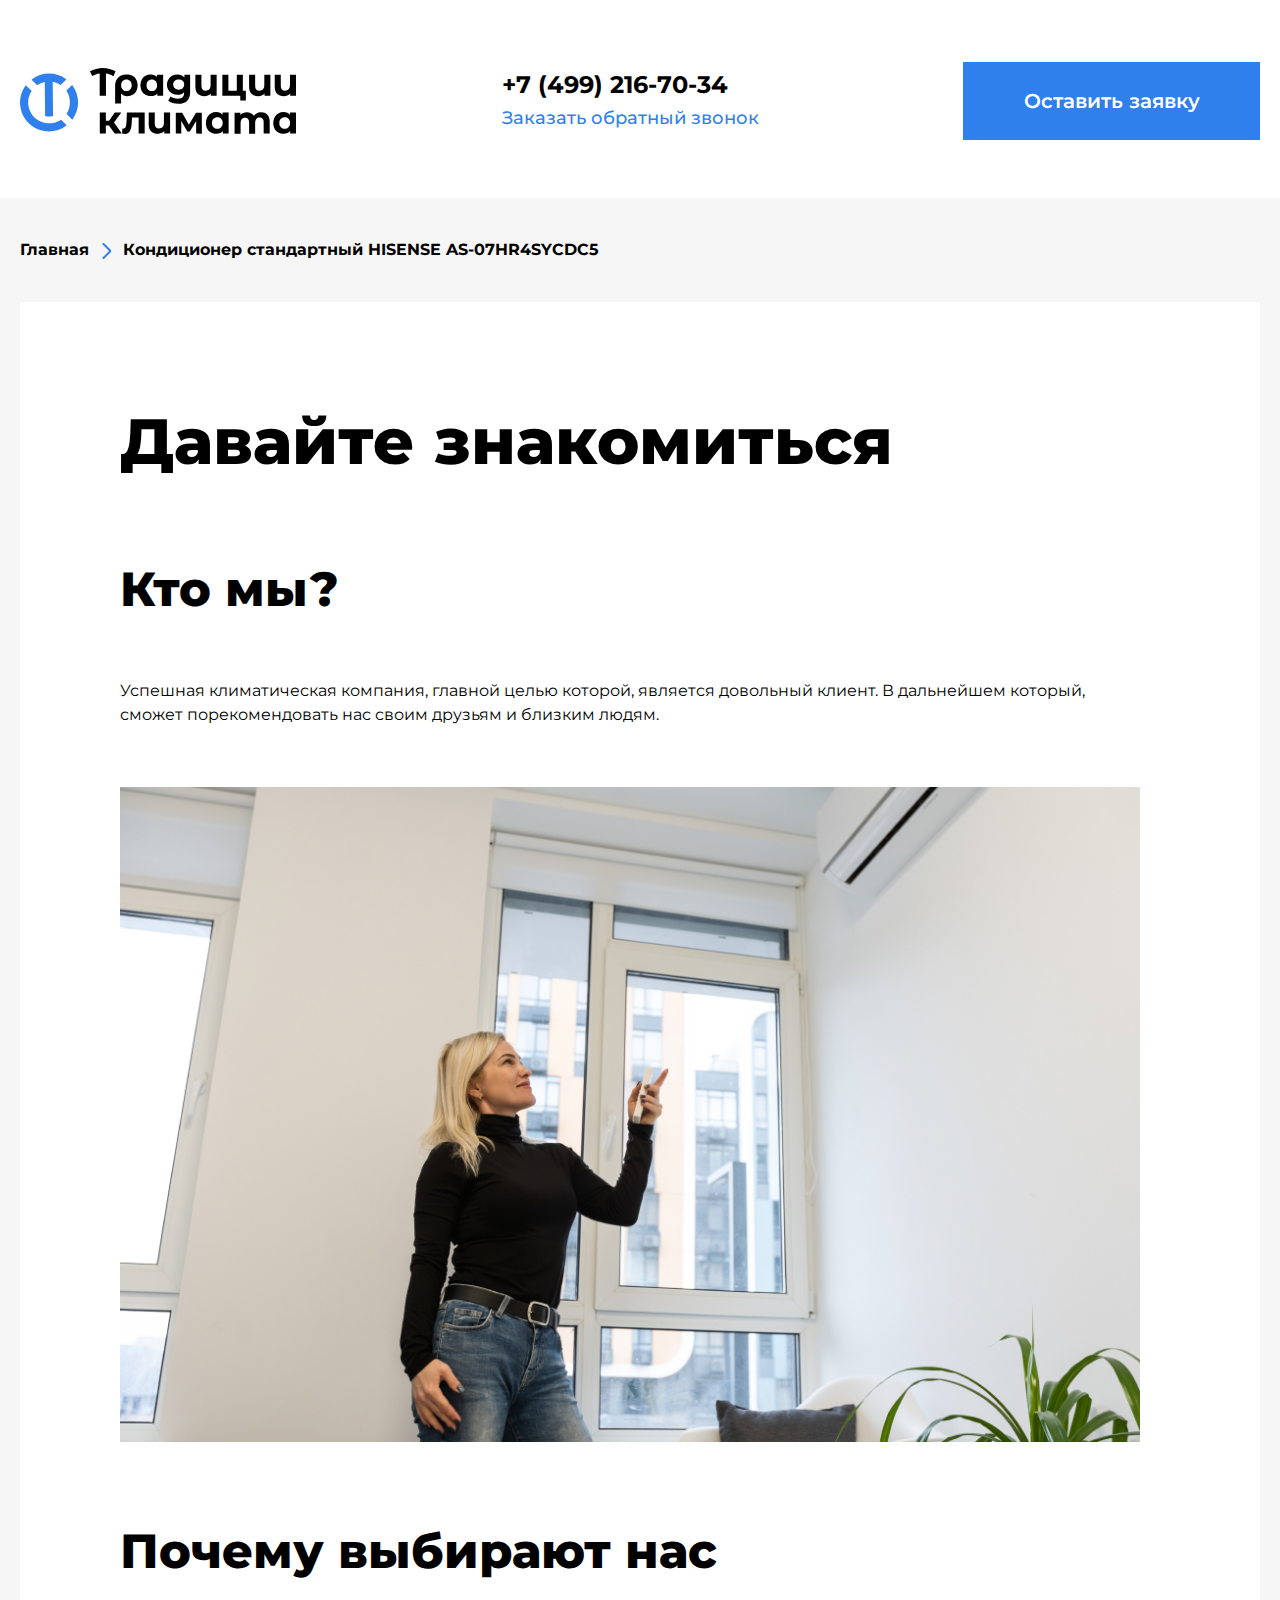
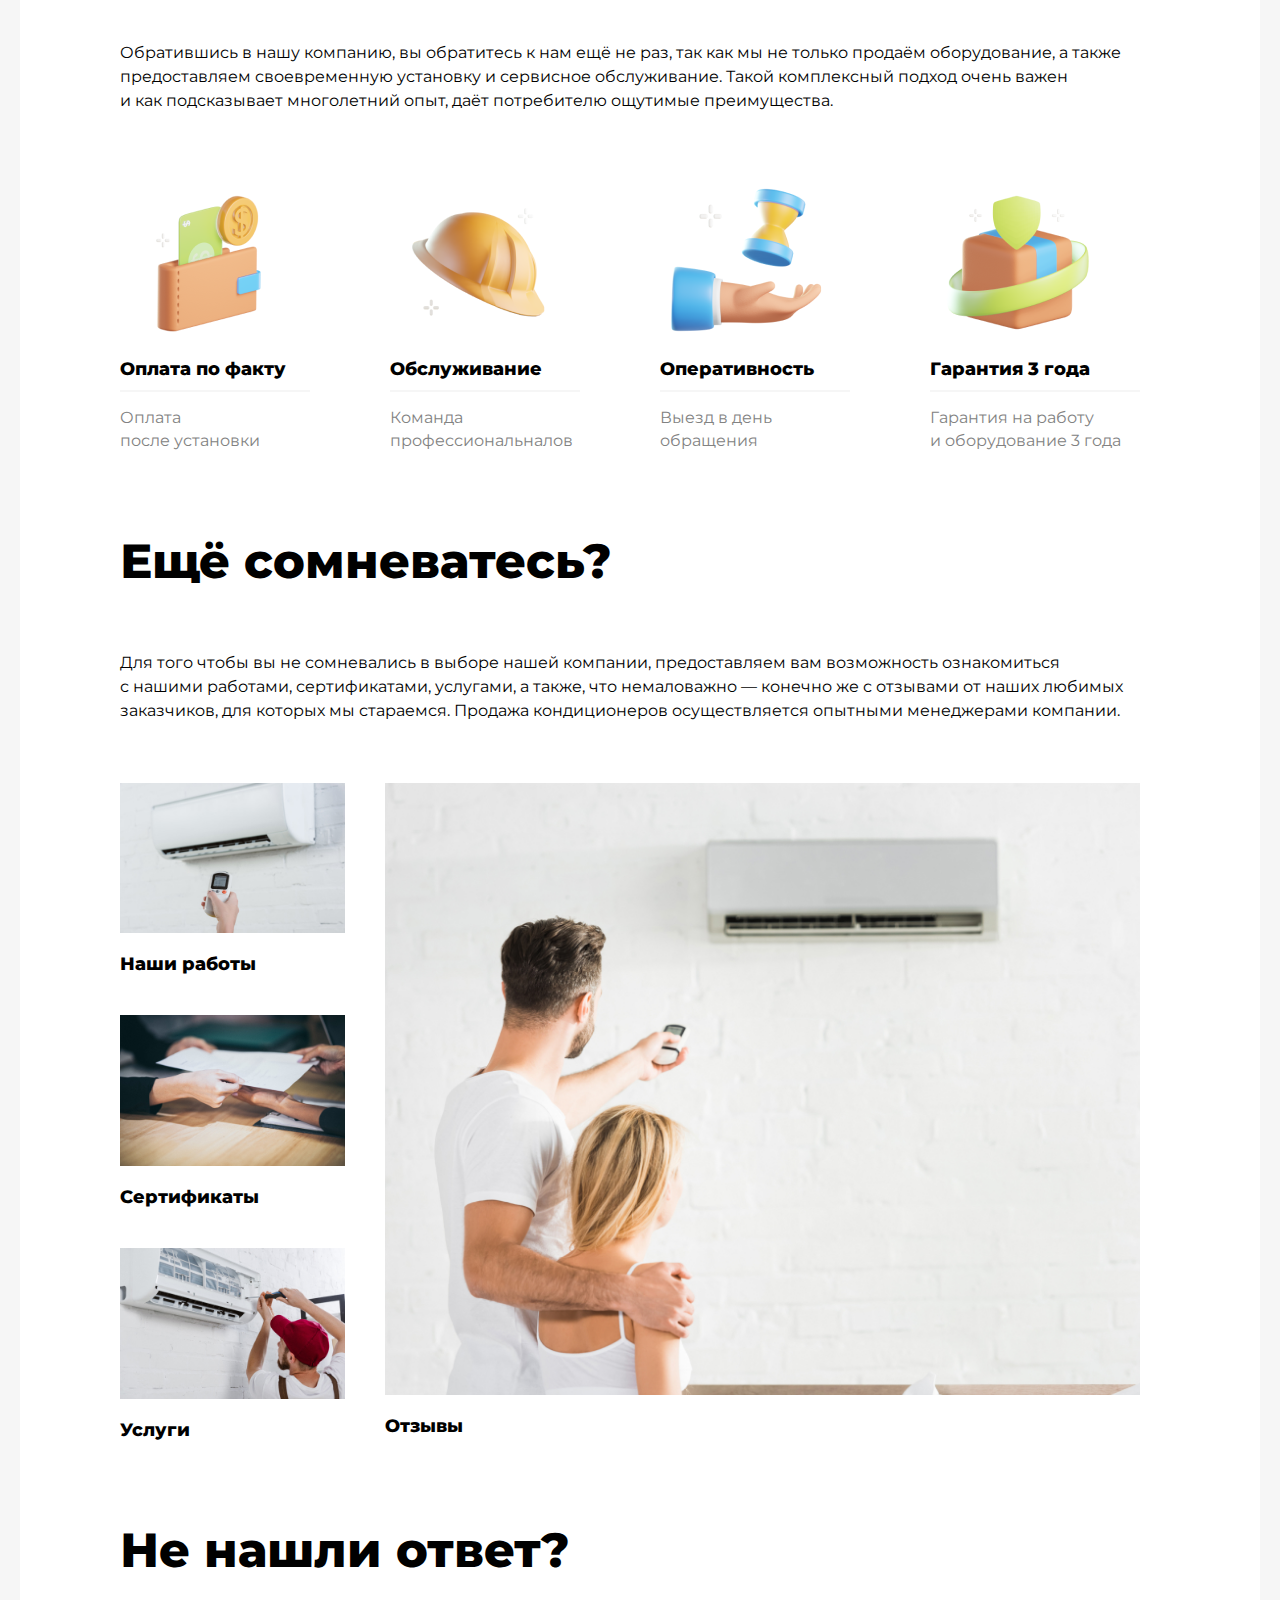
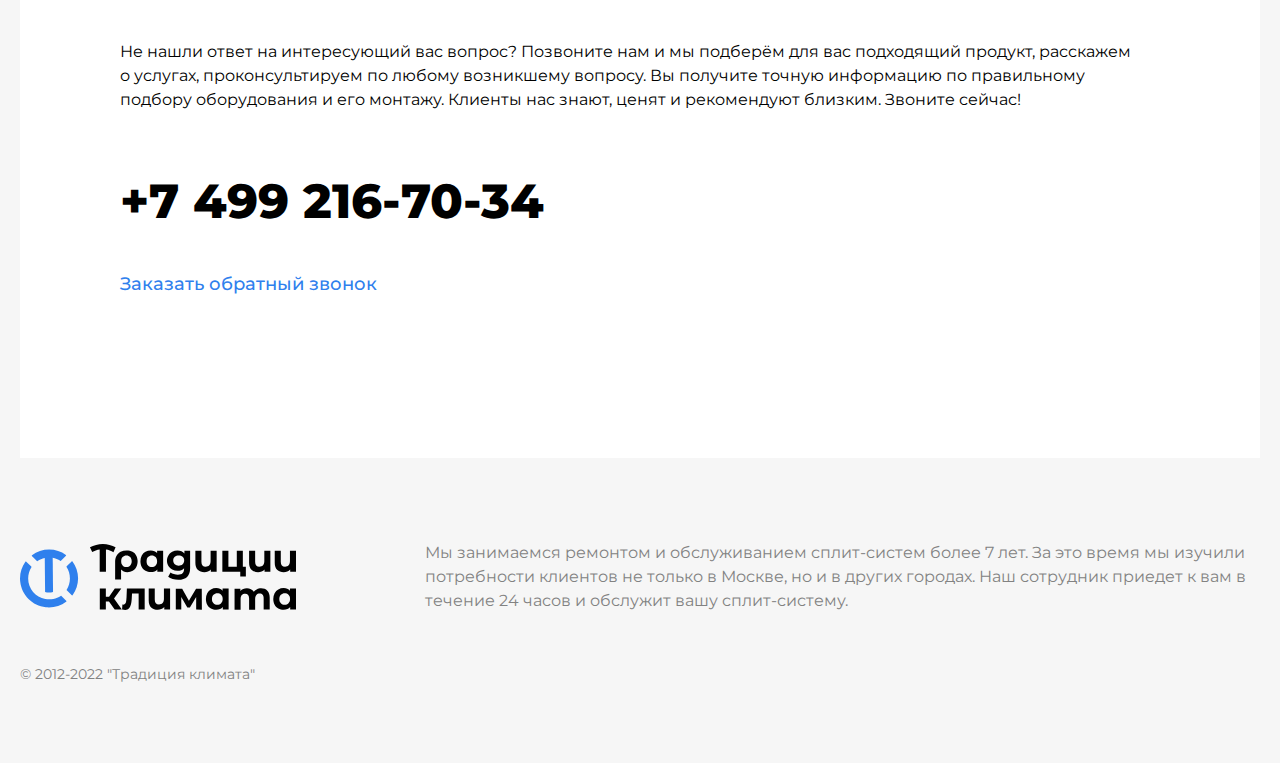
==== commit bec9339a: "Внесла правки нескольких ошибок валидатора во всех файлов разметки и поправила один файл стилей cont" ====
--- a/about-company.html
+++ b/about-company.html
@@ -142,27 +142,27 @@
 
           <div class="about-body__grid">
             <div class="about-body__left">
-              <div class="about-body__col-group">
+              <a href="#" class="about-body__col-group">
                 <img src="/img/about-page/pic1.jpg" alt="" width="230" height="154">
-                <a class="link-hover" href="">Наши работы</a>
-              </div>
-
-              <div class="about-body__col-group">
+                <span class="link-hover">Наши работы</span>
+              </a>
+
+              <a href="#" class="about-body__col-group">
                 <img src="/img/about-page/pic2.jpg" alt="" width="230" height="154">
-                <a class="link-hover" href="">Сертификаты</a>
-              </div>
-
-              <div class="about-body__col-group">
+                <span class="link-hover">Сертификаты</span>
+              </a>
+
+              <a href="#" class="about-body__col-group">
                 <img src="/img/about-page/pic3.jpg" alt="" width="230" height="154">
-                <a class="link-hover" href="">Услуги</a>
-              </div>
+                <span class="link-hover">Услуги</span>
+              </a>
             </div>
-            <div class="about-body__right">
+            <a href="#" class="about-body__right">
               <div class="about-body__col-group about-body__col-group_mod">
                 <img src="/img/about-page/pic4.jpg" alt="" width="770" height="625">
-                <a class="link-hover" href="">Отзывы</a>
-              </div>
-            </div>
+                <span class="link-hover">Отзывы</span>
+              </div>
+            </a>
           </div>
 
         </section>
@@ -206,24 +206,24 @@
 <div data-modal="" class="modal fade modal-contact"
      id="contactModal"
      tabindex="-1"
-     aria-labelledby="contactModalLabel"
+     aria-labelledby="contactModal"
      aria-hidden="true">
-  <div class="modal-dialog">
+  <div class="modal-dialog modal-dialog-centered">
     <div class="modal-content modal-contact__content">
       <div class="modal-header modal-contact__header">
-        <button type="button" class="btn-close close modal-contact__close" data-bs-dismiss="modal"
+        <button type="button" class="btn-close close modal-contact__close modal-contact__close_desktop" data-bs-dismiss="modal"
                 aria-label="Закрыть"></button>
       </div>
       <div class="modal-body modal-contact__body">
         <h2 class="modal-contact__title">Оставить заявку</h2>
-        <form class="modal__form form-action" action="">
+        <form class="modal__form form-action" action="GET">
           <input class="form-action__input" type="text" placeholder="Введите имя">
           <input class="form-action__input" type="tel" name="tel" placeholder="+7 (ХХХ) ХХХ-ХХ-ХХ">
           <input class="form-action__input" type="email" placeholder="Email">
 
           <div class="form-action__group">
             <label class="form-action__label" for="agreement">
-              <input type="checkbox" class="form-action__agreement" id="agreement">
+              <input type="checkbox" checked class="form-action__agreement" id="agreement">
               Согласен на обработку
               <a class="form-action__link" href="">персональных данных</a>
 
@@ -231,11 +231,15 @@
           </div>
 
           <button type="submit" class="form-action__button button">Отправить</button>
+
+          <button type="button" class="btn-close close modal-contact__close modal-contact__close_mobile" data-bs-dismiss="modal"
+                  aria-label="Закрыть">Закрыть</button>
         </form>
       </div>
     </div>
   </div>
 </div>
+
 
 </body>
 </html>
--- a/css/style.css
+++ b/css/style.css
@@ -8,8 +8,8 @@
 
 body {
   min-height: 100%;
-  display: grid;
-  grid-template-rows: auto 1fr auto;
+  /*display: grid;
+  grid-template-rows: auto 1fr auto;*/
   margin: 0 auto;
   padding: 0;
   font-family: "Montserrat", sans-serif;
@@ -177,7 +177,7 @@
   }
 
   .title {
-    font-size: 20px !important;
-    line-height: 24px !important;
+    font-size: 24px !important;
+    line-height: 29px !important;
   }
 }
--- a/css/header.css
+++ b/css/header.css
@@ -18,13 +18,27 @@
   justify-content: space-between;
 }
 
+.header__group {
+  display: flex;
+  align-items: center;
+}
+
+.header__whatsup img {
+  width: 30px;
+  margin-right: 15px;
+}
+
+.header__tg img {
+  width: 30px;
+  margin-right: 15px;
+}
+
 .header__contacts {
   display: flex;
   flex-direction: column;
 }
 
 .header__tel {
-  margin-bottom: 6px;
   font-style: normal;
   font-weight: bold;
   font-size: 24px;
@@ -35,6 +49,7 @@
 }
 
 .header__btn-call {
+  margin-top: 6px;
   font-style: normal;
   font-weight: 500;
   font-size: 18px;
--- a/css/main-nav.css
+++ b/css/main-nav.css
@@ -2,7 +2,7 @@
   position: sticky;
   top: 0;
   margin-bottom: 120px;
-  z-index: 10;
+  z-index: 100;
   background: #fff;
 }
 
--- a/css/promo.css
+++ b/css/promo.css
@@ -3,7 +3,7 @@
   margin-bottom: 60px;
   background: no-repeat url(../img/car.png);
   min-height: 650px;
-  background-position: 6px -102px;
+  background-position: 77px -102px;
 }
 
 .promo__text {
@@ -17,7 +17,7 @@
 }
 
 .promo__text span {
-  color: #EB5757;
+  color: #FA2727;
 }
 
 @media (max-width: 1279px) {
@@ -35,10 +35,10 @@
   .promo__content  {
     padding-top: 20px;
     margin-bottom: 30px;
-    background: no-repeat -50px/130% url("../img/car.png");
+    background: no-repeat -50px/73% url("../img/car.png");
     min-height: 285px;
-    background-position-x: -93px;
-    background-position-y: 41px;
+    background-position-x: 19px;
+    background-position-y: 2px;
   }
 
   .promo__text {
@@ -48,6 +48,22 @@
   }
 
   .promo__text span {
-    color: #2F80ED;
+    color: #FA2727;
   }
 }
+
+@media (max-width: 480px) {
+  .promo__content {
+    background: no-repeat -50px/105% url("../img/car.png");
+    background-position-x: -60px;
+    background-position-y: 22px;
+  }
+}
+
+@media (max-width: 430px) {
+  .promo__content {
+    background: no-repeat -50px/115% url("../img/car.png");
+    background-position-x: -59px;
+    background-position-y: 72px;
+  }
+}
--- a/css/card.css
+++ b/css/card.css
@@ -46,6 +46,7 @@
 .card__content {
   display: flex;
   justify-content: space-between;
+  height: 100%;
 }
 
 .card__group {
@@ -78,6 +79,7 @@
   display: flex;
   flex-direction: column;
   margin-bottom: 40px;
+  height: 100%;
 }
 
 .card__chars-item {
@@ -120,6 +122,7 @@
   color: #FFFFFF;
   transition: transform 0.25s;
   z-index: 9;
+  margin-top: auto;
 }
 
 .card__btn:hover {
@@ -127,10 +130,15 @@
   transition: transform 0.25s;
 }
 
+.card__all-chars {
+  margin-top: auto;
+}
+
 .card__price {
   display: flex;
   align-items: flex-end;
   margin-bottom: 30px;
+  margin-top: auto;
 }
 
 .card-price__old {
@@ -162,12 +170,7 @@
   }
 }
 
-@media (max-width: 810px) {
-  .card {
-    width: 100%;
-    max-width: calc(100% - 40px);
-    padding: 20px;
-  }
+@media (max-width: 1024px) {
 
   .card__btn {
     margin: 0 auto;
@@ -183,3 +186,13 @@
     margin-bottom: 32px;
   }
 }
+
+
+@media (max-width: 810px) {
+  .card {
+    width: 100%;
+    max-width: calc(100% - 40px);
+    padding: 20px;
+  }
+
+}
--- a/css/about-us.css
+++ b/css/about-us.css
@@ -3,7 +3,7 @@
 }
 
 .about-us__title {
-  margin: 0 0 60px 0;
+  margin: 0 0 76px 0;
   font-style: normal;
   font-weight: 800;
   font-size: 48px;
@@ -22,11 +22,11 @@
 }
 
 .about-us__item {
-  position: relative;
-  padding-left: 122px;
+  display: flex;
+  align-items: center;
   max-width: 400px;
   margin-left: 20px;
-  margin-bottom: 116px;
+  margin-bottom: 60px;
   font-style: normal;
   font-weight: 500;
   font-size: 18px;
@@ -36,37 +36,6 @@
 
   /* Text/Black */
   color: #000000;
-}
-
-.about-us__item::before {
-  position: absolute;
-  content: "";
-  left: 0;
-  top: -31px;
-  width: 112px;
-  height: 112px;
-  background-repeat: no-repeat;
-}
-
-.about-us__item_1::before {
-  background-image: url("../img/icons/inspection.png");
-}
-
-.about-us__item_2::before {
-  background-image: url("../img/icons/checklist.png");
-}
-
-.about-us__item_3::before {
-  background-image: url("../img/icons/design.png");
-}
-
-.about-us__item_4::before {
-  background-image: url("../img/icons/gear.png");
-}
-
-
-.about-us__item_5::before {
-  background-image: url("../img/icons/income.png");
 }
 
 .about-us__item_mod {
@@ -94,6 +63,18 @@
   transition: transform 1s ease-in-out;
 }
 
+.about-us__link {
+  font-family: 'Montserrat';
+  font-style: normal;
+  font-weight: 700;
+  font-size: 24px;
+  line-height: 29px;
+
+  /* Text/Black */
+
+  color: #000000;
+}
+
 .about-us__link svg {
   transition: transform 1s ease-in-out;
 }
@@ -114,14 +95,11 @@
 
   .about-us__item {
     margin-bottom: 40px;
-  }
-
-  .about-us__item::before {
-    top: -6px;
+    margin-left: 0;
   }
 
   .about-us__item_mod {
-    padding-left: 0;
+   /* padding-left: 0;*/
     margin-top: 40px;
   }
 
--- a/css/reviews.css
+++ b/css/reviews.css
@@ -96,7 +96,8 @@
   margin-right: 20px;
   margin-left: 20px;
   margin-bottom: 40px;
-  border: 2px solid #f6f6f6;
+  background: #f6f6f6;
+  height: auto;
 }
 
 .reviews__show-more {
@@ -112,6 +113,11 @@
   color: #000000;
 
   z-index: 10;
+  background: #ffffff;
+}
+
+.reviews-card.reviews-card_show-more {
+  background: #ffffff;
 }
 
 .reviews__show-more svg {
@@ -135,6 +141,7 @@
 .reviews-card__group {
   display: flex;
   align-items: center;
+  margin-bottom: 20px;
 }
 
 .reviews-card__date {
--- a/css/partners.css
+++ b/css/partners.css
@@ -37,17 +37,22 @@
 }
 
 .partner-card {
-  display: flex;
-  flex-direction: column;
+  /*display: flex;
+  flex-direction: column;*/
   width: 400px;
   min-height: 400px;
-  height: inherit !important;
-  /*height: 100%;*/
+  height: auto !important;
   padding: 40px;
   border: 2px solid #F6F6F6;
   box-sizing: border-box;
   border-radius: 5px;
 
+}
+
+.partner-card__inner {
+  height: 100%;
+  display: flex;
+  flex-direction: column;
 }
 
 .partner-card__group {
--- a/css/faq.css
+++ b/css/faq.css
@@ -28,6 +28,10 @@
 }
 
 @media (max-width: 810px) {
+  .faq {
+    margin-bottom: 60px;
+  }
+
   .faq__block {
     margin-bottom: 40px;
     max-width: 100%;
--- a/css/contacts.css
+++ b/css/contacts.css
@@ -12,6 +12,8 @@
 }
 
 .contacts__group {
+  display: flex;
+  flex-direction: column;
   margin-bottom: 60px;
 }
 
@@ -34,6 +36,10 @@
   line-height: 29px;
 
   color: #000000;
+}
+
+a.contacts__content {
+  width: max-content;
 }
 
 
@@ -86,6 +92,11 @@
   object-fit: contain;
 }
 
+.contacts__map iframe {
+  width: 100%;
+  border: 0;
+}
+
 
 @media (max-width: 810px) {
   .contacts {
@@ -122,7 +133,7 @@
     line-height: 150%;
   }
   .contacts__content {
-    margin-top: 10px;
+    margin-top: 0;
     font-weight: 800;
     font-size: 20px;
     line-height: 24px;
--- a/css/page-footer.css
+++ b/css/page-footer.css
@@ -38,6 +38,7 @@
 @media (max-width: 1024px) {
   .page-footer__group {
     flex-direction: column;
+    align-items: flex-start;
   }
 
   .page-footer__logo {
@@ -48,7 +49,7 @@
   .page-footer__copyright {
     order: 2;
     display: flex;
-    justify-content: center;
+    justify-content: flex-start;
   }
 
   .page-footer__text {
--- a/css/modal.css
+++ b/css/modal.css
@@ -25,6 +25,11 @@
   color: #000000;
 }
 
+.modal-contact.fade {
+  background: rgba(246, 246, 246, 0.8);
+  backdrop-filter: blur(6px);
+}
+
 .modal-contact_call .modal-contact__title {
   margin-bottom: 20px;
 }
@@ -47,6 +52,10 @@
 
 .modal-body.modal-contact__body {
   padding: 80px 110px;
+}
+
+.modal-contact .modal-dialog {
+  max-width: 620px;
 }
 
 .form-action {
@@ -141,6 +150,10 @@
   transform: rotate(-45deg);
 }
 
+.modal-contact__close_mobile {
+  display: none;
+}
+
 @media (max-width: 810px) {
   .modal-body.modal-contact__body {
     padding: 60px 40px;
@@ -161,7 +174,7 @@
     margin-bottom: 20px;
   }
 
-  .modal-header .btn-close.close {
+  /*.modal-header .btn-close.close {
     width: 50px;
     height: 50px;
   }
@@ -174,5 +187,38 @@
   .modal-header  .btn-close.close::after {
     right: 22px;
     top: 14px;
-  }
-}
+  }*/
+
+  .modal-contact__close_desktop {
+    display: none;
+  }
+
+  .modal-contact__close_mobile {
+    display: flex;
+    align-items: center;
+    justify-content: center;
+    position: static;
+    background: transparent;
+    margin-top: 50px;
+    font-family: 'Montserrat';
+    font-style: normal;
+    font-weight: 600;
+    font-size: 20px;
+    line-height: 24px;
+
+    /* Text/Blue */
+
+    color: #2F80ED;
+    opacity: 1;
+    text-align: center;
+    width: 100%;
+  }
+
+  .modal-contact__close_mobile::before {
+    display: none;
+  }
+
+  .modal-contact__close_mobile::after {
+    display: none;
+  }
+}
--- a/css/intro-product.css
+++ b/css/intro-product.css
@@ -251,7 +251,7 @@
   }
 
   .intro-product__details .card-price__current {
-    font-size: 24px;
+    font-size: 22px;
   }
 
   .intro-product__details .trigger-form-btn {
@@ -282,4 +282,13 @@
   .intro-product__nav-list-wrap {
     flex-direction: column;
   }
-}
+
+  .intro-product__pic img {
+    max-width: 100%;
+  }
+
+  .intro-product .trigger-form-btn {
+    width: 100%;
+    max-width: 100%;
+  }
+}
--- a/css/about-body.css
+++ b/css/about-body.css
@@ -160,7 +160,7 @@
   max-width: 100%;
 }
 
-.about-body__col-group a {
+.about-body__col-group span {
   max-width: fit-content;
   font-family: 'Montserrat';
   font-style: normal;
